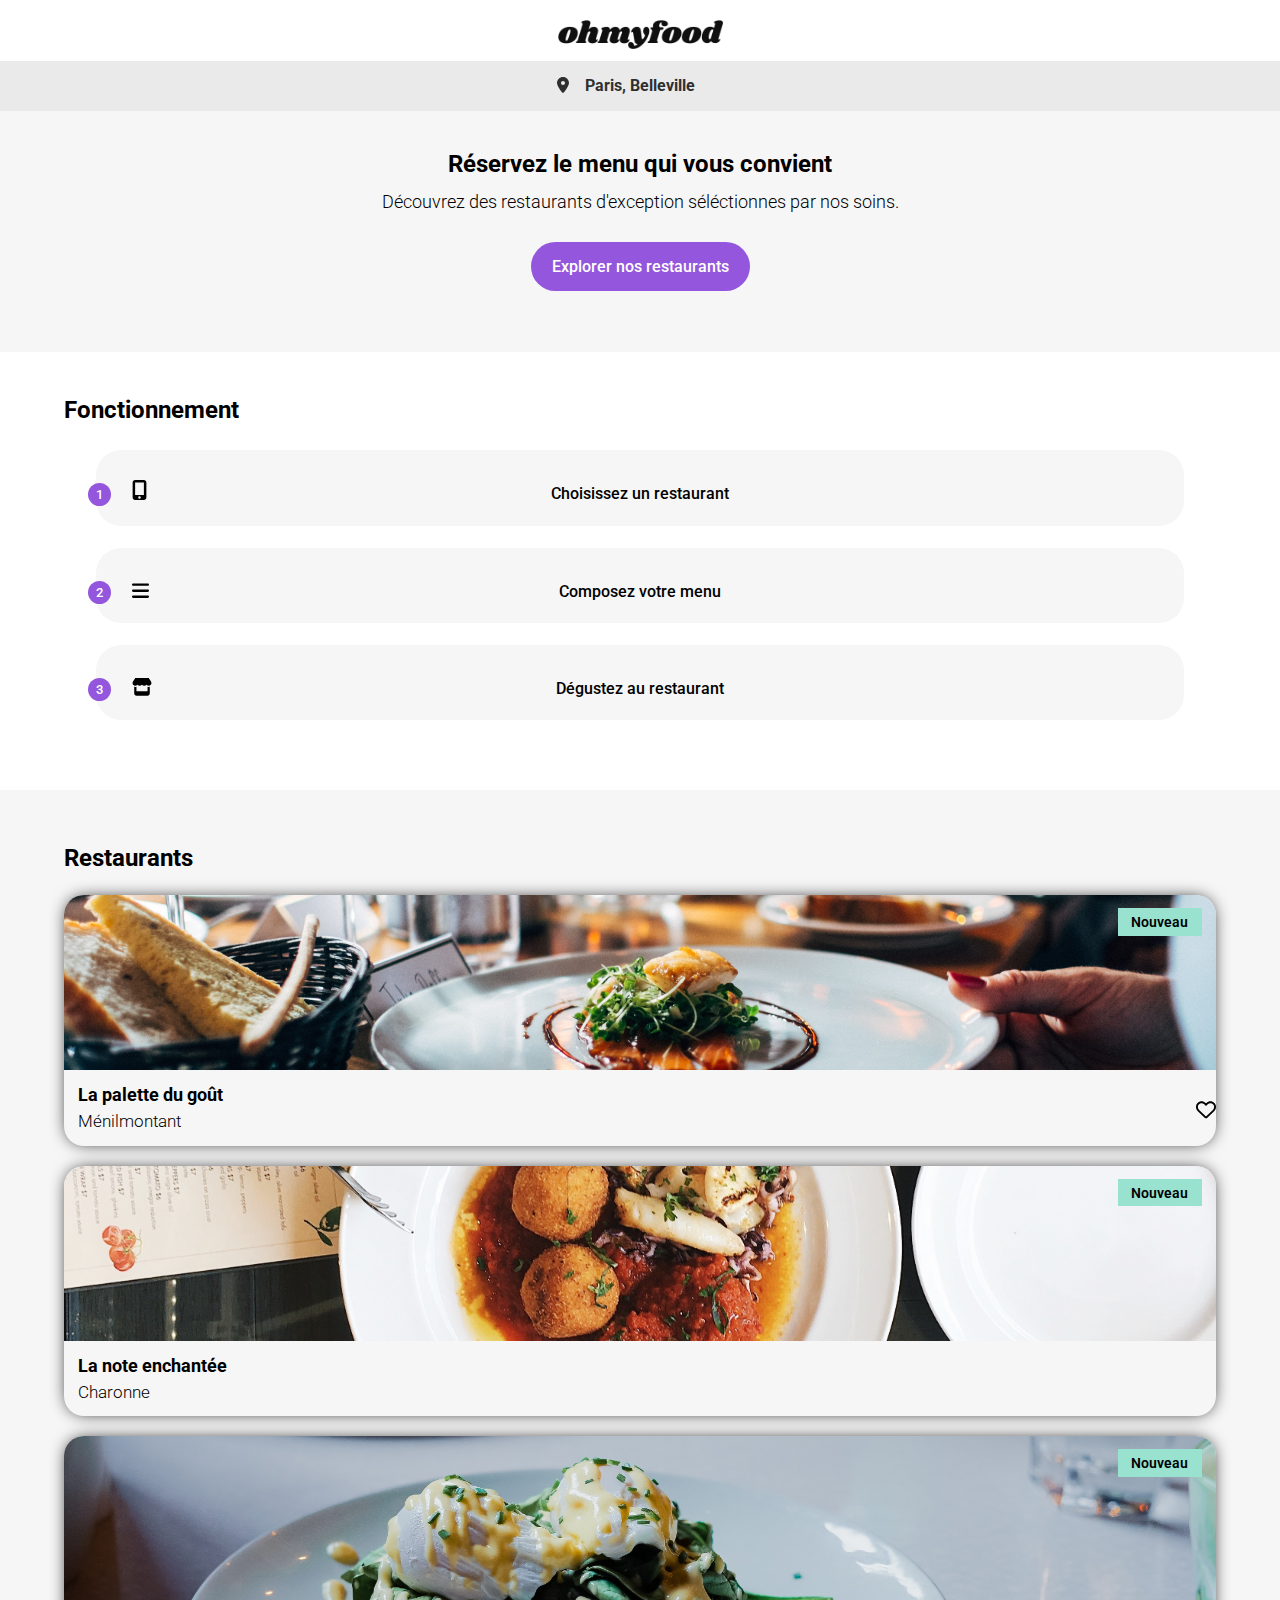
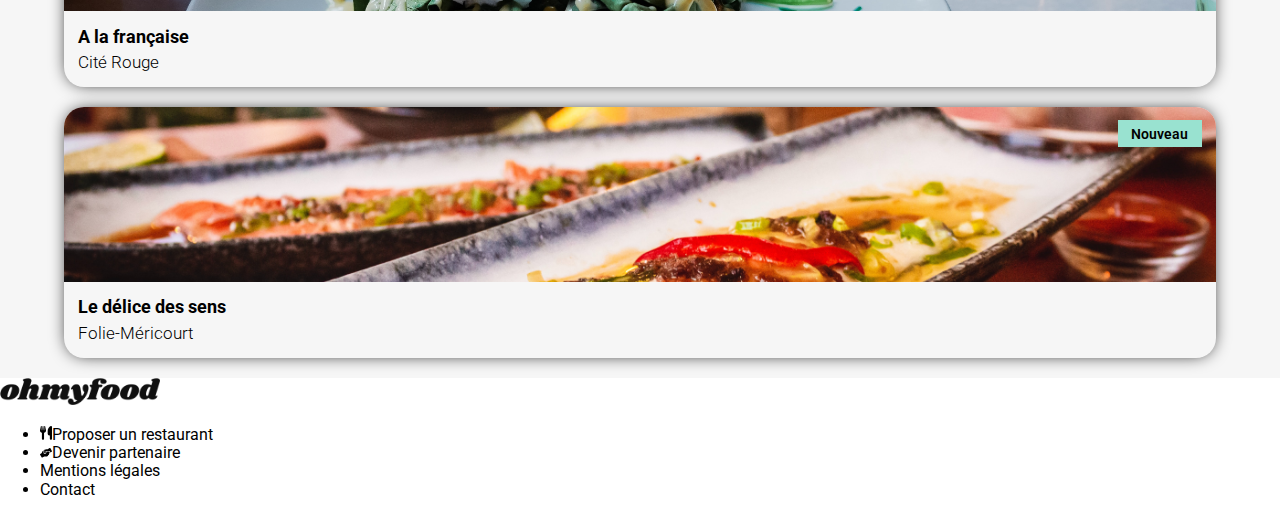
==== index.html @ d3f04687 "style sans animation presque fini" ====
<!DOCTYPE html>
<html lang="fr">
    <head>
        <meta charset="UTF-8" />
        <meta http-equiv="X-UA-Compatible" content="IE=edge" />
        <meta name="viewport" content="width=device-width, initial-scale=1.0" />
        <!-- CSS -->
        <link rel="stylesheet" href="scss/normalize.css" />
        <link rel="stylesheet" href="scss/style.css" />
        <!-- Font awesome -->
        <link
            rel="stylesheet"
            href="https://cdnjs.cloudflare.com/ajax/libs/font-awesome/6.1.2/css/all.min.css"
            integrity="sha512-1sCRPdkRXhBV2PBLUdRb4tMg1w2YPf37qatUFeS7zlBy7jJI8Lf4VHwWfZZfpXtYSLy85pkm9GaYVYMfw5BC1A=="
            crossorigin="anonymous"
            referrerpolicy="no-referrer"
        />
        <title>ohmyfood</title>
    </head>
    <body>
        <!-- header -->
        <header class="header">
            <img
                class="header__logo"
                src="images/logo/ohmyfood.png"
                alt="logo"
            />
        </header>
        <!-- section 1 -->
        <section class="contener">
            <div class="location">
                <p class="location__text">
                    <svg
                        class="location__icon icon"
                        xmlns="http://www.w3.org/2000/svg"
                        viewBox="0 0 384 512"
                    >
                        <!--! Font Awesome Pro 6.1.2 by @fontawesome - https://fontawesome.com License - https://fontawesome.com/license (Commercial License) Copyright 2022 Fonticons, Inc. -->
                        <path
                            d="M168.3 499.2C116.1 435 0 279.4 0 192C0 85.96 85.96 0 192 0C298 0 384 85.96 384 192C384 279.4 267 435 215.7 499.2C203.4 514.5 180.6 514.5 168.3 499.2H168.3zM192 256C227.3 256 256 227.3 256 192C256 156.7 227.3 128 192 128C156.7 128 128 156.7 128 192C128 227.3 156.7 256 192 256z"
                        /></svg
                    >Paris, Belleville
                </p>
            </div>
            <div class="title">
                <h1 class="title__h1">Réservez le menu qui vous convient</h1>
                <p class="title__text">
                    Découvrez des restaurants d'exception séléctionnes par nos
                    soins.
                </p>
                <!-- J'ai appliqué un display block sur l'ancre au lieu de le metre dans une div -->
                <a href="#" class="title__btn btn"
                    ><span class="title__btn__span"
                        >Explorer nos restaurants</span
                    ></a
                >
            </div>
        </section>
        <!-- section 2 Functioning -->
        <section class="contener contener-functioning">
            <div>
                <h2>Fonctionnement</h2>
            </div>
            <div class="tutorial-contener">
                <div class="tutorial">
                    <p class="tutorial-btn">
                        <span class="tutorial-btn__number">1</span
                        ><svg
                            id="icon-phone"
                            class="tutorial-btn__icon icon"
                            xmlns="http://www.w3.org/2000/svg"
                            viewBox="0 0 384 512"
                        >
                            <!--! Font Awesome Pro 6.1.2 by @fontawesome - https://fontawesome.com License - https://fontawesome.com/license (Commercial License) Copyright 2022 Fonticons, Inc. -->
                            <path
                                d="M304 0h-224c-35.35 0-64 28.65-64 64v384c0 35.35 28.65 64 64 64h224c35.35 0 64-28.65 64-64V64C368 28.65 339.3 0 304 0zM192 480c-17.75 0-32-14.25-32-32s14.25-32 32-32s32 14.25 32 32S209.8 480 192 480zM304 64v320h-224V64H304z"
                            />
                        </svg>
                        Choisissez un restaurant
                    </p>
                </div>
                <div class="tutorial">
                    <p class="tutorial-btn">
                        <span class="tutorial-btn__number">2</span
                        ><svg
                            id="icon-menu"
                            class="tutorial-btn__icon icon"
                            xmlns="http://www.w3.org/2000/svg"
                            viewBox="0 0 448 512"
                        >
                            <!--! Font Awesome Pro 6.1.2 by @fontawesome - https://fontawesome.com License - https://fontawesome.com/license (Commercial License) Copyright 2022 Fonticons, Inc. -->
                            <path
                                d="M0 96C0 78.33 14.33 64 32 64H416C433.7 64 448 78.33 448 96C448 113.7 433.7 128 416 128H32C14.33 128 0 113.7 0 96zM0 256C0 238.3 14.33 224 32 224H416C433.7 224 448 238.3 448 256C448 273.7 433.7 288 416 288H32C14.33 288 0 273.7 0 256zM416 448H32C14.33 448 0 433.7 0 416C0 398.3 14.33 384 32 384H416C433.7 384 448 398.3 448 416C448 433.7 433.7 448 416 448z"
                            />
                        </svg>
                        Composez votre menu
                    </p>
                </div>
                <div class="tutorial">
                    <p class="tutorial-btn">
                        <span class="tutorial-btn__number">3</span>
                        <svg
                            id="icon-market"
                            class="tutorial-btn__icon icon"
                            xmlns="http://www.w3.org/2000/svg"
                            viewBox="0 0 576 512"
                        >
                            <!--! Font Awesome Pro 6.1.2 by @fontawesome - https://fontawesome.com License - https://fontawesome.com/license (Commercial License) Copyright 2022 Fonticons, Inc. -->
                            <path
                                d="M495.5 223.2C491.6 223.7 487.6 224 483.4 224C457.4 224 434.2 212.6 418.3 195C402.4 212.6 379.2 224 353.1 224C327 224 303.8 212.6 287.9 195C272 212.6 248.9 224 222.7 224C196.7 224 173.5 212.6 157.6 195C141.7 212.6 118.5 224 92.36 224C88.3 224 84.21 223.7 80.24 223.2C24.92 215.8-1.255 150.6 28.33 103.8L85.66 13.13C90.76 4.979 99.87 0 109.6 0H466.4C476.1 0 485.2 4.978 490.3 13.13L547.6 103.8C577.3 150.7 551 215.8 495.5 223.2H495.5zM499.7 254.9C503.1 254.4 508 253.6 512 252.6V448C512 483.3 483.3 512 448 512H128C92.66 512 64 483.3 64 448V252.6C67.87 253.6 71.86 254.4 75.97 254.9L76.09 254.9C81.35 255.6 86.83 256 92.36 256C104.8 256 116.8 254.1 128 250.6V384H448V250.7C459.2 254.1 471.1 256 483.4 256C489 256 494.4 255.6 499.7 254.9L499.7 254.9z"
                            />
                        </svg>
                        Dégustez au restaurant
                    </p>
                </div>
            </div>
        </section>
        <!-- section 3 -->
        <section class="contener contener-restaurants">
            <div>
                <h2 class="h2-restaurants">Restaurants</h2>
            </div>
            <div class="contener__card">
                <div class="card">
                    <a href="#">
                        <img
                            class="card__img"
                            src="images/restaurants/jay-wennington-N_Y88TWmGwA-unsplash.jpg"
                            alt="La palette du goût"
                        />
                        <div class="card__new">
                            <p>Nouveau</p>
                        </div>
                        <div class="card__body">
                            <div class="card__body__text">
                                <h3>La palette du goût</h3>
                                <p>Ménilmontant</p>
                            </div>
                            <div class="card__body__heart">
                                <svg
                                    xmlns="http://www.w3.org/2000/svg"
                                    viewBox="0 0 512 512"
                                >
                                    <!--! Font Awesome Pro 6.1.2 by @fontawesome - https://fontawesome.com License - https://fontawesome.com/license (Commercial License) Copyright 2022 Fonticons, Inc. -->
                                    <path
                                        d="M244 84L255.1 96L267.1 84.02C300.6 51.37 347 36.51 392.6 44.1C461.5 55.58 512 115.2 512 185.1V190.9C512 232.4 494.8 272.1 464.4 300.4L283.7 469.1C276.2 476.1 266.3 480 256 480C245.7 480 235.8 476.1 228.3 469.1L47.59 300.4C17.23 272.1 0 232.4 0 190.9V185.1C0 115.2 50.52 55.58 119.4 44.1C164.1 36.51 211.4 51.37 244 84C243.1 84 244 84.01 244 84L244 84zM255.1 163.9L210.1 117.1C188.4 96.28 157.6 86.4 127.3 91.44C81.55 99.07 48 138.7 48 185.1V190.9C48 219.1 59.71 246.1 80.34 265.3L256 429.3L431.7 265.3C452.3 246.1 464 219.1 464 190.9V185.1C464 138.7 430.4 99.07 384.7 91.44C354.4 86.4 323.6 96.28 301.9 117.1L255.1 163.9z"
                                    />
                                </svg>
                            </div>
                        </div>
                    </a>
                </div>
                <div class="card">
                    <a href="#">
                        <img
                            class="card__img"
                            src="images/restaurants/stil-u2Lp8tXIcjw-unsplash - Copie.jpg"
                            alt="La note enchantée"
                        />
                        <div class="card__new">
                            <p>Nouveau</p>
                        </div>
                        <div class="card__body">
                            <div class="card__body__text">
                                <h3>La note enchantée</h3>
                                <p>Charonne</p>
                            </div>
                            <div class="card__body_heart">
                                <!-- faut metre le coeur -->
                            </div>
                        </div>
                    </a>
                </div>
                <div class="card">
                    <a href="#">
                        <img
                            class="card__img"
                            src="images/restaurants/toa-heftiba-DQKerTsQwi0-unsplash.jpg"
                            alt="A la française"
                        />
                        <div class="card__new">
                            <p>Nouveau</p>
                        </div>
                        <div class="card__body">
                            <div class="card__body__text">
                                <h3>A la française</h3>
                                <p>Cité Rouge</p>
                            </div>
                            <div class="card__body_heart">
                                <!-- faut metre le coeur -->
                            </div>
                        </div>
                    </a>
                </div>
                <div class="card">
                    <a href="#">
                        <img
                            class="card__img"
                            src="images/restaurants/louis-hansel-shotsoflouis-qNBGVyOCY8Q-unsplash.jpg"
                            alt="Le délice des sens"
                        />
                        <div class="card__new">
                            <p>Nouveau</p>
                        </div>
                        <div class="card__body">
                            <div class="card__body__text">
                                <h3>Le délice des sens</h3>
                                <p>Folie-Méricourt</p>
                            </div>
                            <div class="card__body_heart">
                                <!-- faut metre le coeur -->
                            </div>
                        </div>
                    </a>
                </div>
            </div>
        </section>
        <!-- footer -->
        <footer class="footer">
            <img
                class="footer__logo"
                src="images/logo/ohmyfood.png"
                alt="logo"
            />
            <ul class="footer__list">
                <a href="#">
                    <li>
                        <svg
                            class="footer__list__icon icon"
                            xmlns="http://www.w3.org/2000/svg"
                            viewBox="0 0 448 512"
                        >
                            <!--! Font Awesome Pro 6.1.2 by @fontawesome - https://fontawesome.com License - https://fontawesome.com/license (Commercial License) Copyright 2022 Fonticons, Inc. -->
                            <path
                                d="M221.6 148.7C224.7 161.3 224.8 174.5 222.1 187.2C219.3 199.1 213.6 211.9 205.6 222.1C191.1 238.6 173 249.1 151.1 254.1V472C151.1 482.6 147.8 492.8 140.3 500.3C132.8 507.8 122.6 512 111.1 512C101.4 512 91.22 507.8 83.71 500.3C76.21 492.8 71.1 482.6 71.1 472V254.1C50.96 250.1 31.96 238.9 18.3 222.4C10.19 212.2 4.529 200.3 1.755 187.5C-1.019 174.7-.8315 161.5 2.303 148.8L32.51 12.45C33.36 8.598 35.61 5.197 38.82 2.9C42.02 .602 45.97-.4297 49.89 .0026C53.82 .4302 57.46 2.303 60.1 5.259C62.74 8.214 64.18 12.04 64.16 16V160H81.53L98.62 11.91C99.02 8.635 100.6 5.621 103.1 3.434C105.5 1.248 108.7 .0401 111.1 .0401C115.3 .0401 118.5 1.248 120.9 3.434C123.4 5.621 124.1 8.635 125.4 11.91L142.5 160H159.1V16C159.1 12.07 161.4 8.268 163.1 5.317C166.6 2.366 170.2 .474 174.1 .0026C178-.4262 181.1 .619 185.2 2.936C188.4 5.253 190.6 8.677 191.5 12.55L221.6 148.7zM448 472C448 482.6 443.8 492.8 436.3 500.3C428.8 507.8 418.6 512 408 512C397.4 512 387.2 507.8 379.7 500.3C372.2 492.8 368 482.6 368 472V352H351.2C342.8 352 334.4 350.3 326.6 347.1C318.9 343.8 311.8 339.1 305.8 333.1C299.9 327.1 295.2 320 291.1 312.2C288.8 304.4 287.2 296 287.2 287.6L287.1 173.8C288 136.9 299.1 100.8 319.8 70.28C340.5 39.71 369.8 16.05 404.1 2.339C408.1 .401 414.2-.3202 419.4 .2391C424.6 .7982 429.6 2.62 433.9 5.546C438.2 8.472 441.8 12.41 444.2 17.03C446.7 21.64 447.1 26.78 448 32V472z"
                            /></svg
                        ><span class="footer__list__text"
                            >Proposer un restaurant</span
                        >
                    </li>
                </a>
                <a href="#">
                    <li>
                        <svg
                            class="footer__list__icon icon"
                            xmlns="http://www.w3.org/2000/svg"
                            viewBox="0 0 640 512"
                        >
                            <!--! Font Awesome Pro 6.1.2 by @fontawesome - https://fontawesome.com License - https://fontawesome.com/license (Commercial License) Copyright 2022 Fonticons, Inc. -->
                            <path
                                d="M488 191.1h-152l.0001 51.86c.0001 37.66-27.08 72-64.55 75.77c-43.09 4.333-79.45-29.42-79.45-71.63V126.4l-24.51 14.73C123.2 167.8 96.04 215.7 96.04 267.5L16.04 313.8c-15.25 8.751-20.63 28.38-11.75 43.63l80 138.6c8.875 15.25 28.5 20.5 43.75 11.75l103.4-59.75h136.6c35.25 0 64-28.75 64-64c26.51 0 48-21.49 48-48V288h8c13.25 0 24-10.75 24-24l.0001-48C512 202.7 501.3 191.1 488 191.1zM635.7 154.5l-79.95-138.6c-8.875-15.25-28.5-20.5-43.75-11.75l-103.4 59.75h-62.57c-37.85 0-74.93 10.61-107.1 30.63C229.7 100.4 224 110.6 224 121.6l-.0004 126.4c0 22.13 17.88 40 40 40c22.13 0 40-17.88 40-40V159.1h184c30.93 0 56 25.07 56 56v28.5l80-46.25C639.3 189.4 644.5 169.8 635.7 154.5z"
                            /></svg
                        ><span class="footer__list__text"
                            >Devenir partenaire</span
                        >
                    </li>
                </a>
                <a href="#">
                    <li class="footer__list__text">Mentions légales</li>
                </a>
                <a href="#">
                    <li class="footer__list__text">Contact</li>
                </a>
            </ul>
        </footer>
    </body>
</html>
---- scss/style.css ----
@import url("https://fonts.googleapis.com/css2?family=Roboto:ital,wght@0,100;0,300;0,400;0,500;0,700;0,900;1,100;1,300;1,400;1,500;1,700;1,900&family=Shrikhand&display=swap");
.card__img {
  width: 200px;
}

a {
  text-decoration: none;
  color: black;
}

* {
  font-family: "Roboto", sans-serif;
}

h2 {
  margin: 45px auto 10px auto;
  width: 90%;
}

.h2-restaurants {
  margin: 55px auto 22px auto;
}

.icon {
  width: 12px;
  height: auto;
}

.header {
  display: flex;
}
.header__logo {
  width: 165px;
  margin: 20px auto 12px auto;
}

.footer__logo {
  width: 160px;
}

.contener {
  display: flex;
  flex-direction: column;
}
.contener-functioning {
  margin-bottom: 48px;
}
.contener-restaurants {
  background-color: #F6F6F6;
}

.location {
  display: flex;
  justify-content: center;
  background-color: #EAEAEA;
}
.location__icon {
  margin-right: 12px;
  position: absolute;
  left: -28px;
}
.location__text {
  position: relative;
  font-weight: bold;
  opacity: 0.8;
}

.title {
  background-color: #F6F6F6;
}
.title__h1 {
  width: 65%;
  margin: auto;
  padding-top: 40px;
  text-align: center;
  font-size: 24px;
}
.title__text {
  margin: auto;
  text-align: center;
  padding-top: 13px;
  font-size: 18px;
  font-weight: 300;
}
.title__btn {
  display: block;
  padding: 46px 0 75px 0;
  text-align: center;
  font-size: 16px;
  font-weight: 500;
}
.title__btn__span {
  background-color: #9356DC;
  padding: 15px 21px 15px 21px;
  border-radius: 30px;
  color: white;
}

.tutorial-contener {
  width: 85%;
  margin: auto;
  max-width: 1250px;
}

.tutorial-btn {
  position: relative;
  display: flex;
  justify-content: center;
  padding: 35px 0px 22px 0px;
  border-radius: 25px;
  background-color: #F6F6F6;
  margin: 16px auto 22px auto;
  font-weight: 500;
}
.tutorial-btn__number {
  position: absolute;
  padding: 5px 8px 3px 8px;
  border-radius: 50px;
  background-color: #9356DC;
  color: white;
  left: -8px;
  top: 33px;
  font-size: 13px;
}
.tutorial-btn__icon {
  position: absolute;
  left: 36px;
  top: 30px;
}
.tutorial-btn__text {
  padding: 30px;
  border-radius: 25px;
  background-color: #F6F6F6;
}

#icon-phone {
  width: 15px;
}

#icon-menu {
  width: 17px;
  top: 33px;
}

#icon-market {
  width: 20px;
  top: 33px;
}

.card {
  position: relative;
  width: 90%;
  margin: auto auto 20px auto;
  border-radius: 20px;
  box-shadow: 0px 0px 17px -4px #000000;
}
.card__new {
  position: absolute;
  right: 14px;
  top: 13px;
  padding: 7px 14px 5px 13px;
  background-color: #99E2D0;
  font-size: 13.5px;
  font-weight: 600;
}
.card__new p {
  margin: 0;
}
.card__img {
  width: 100%;
  height: 175px;
  -o-object-fit: cover;
     object-fit: cover;
  border-radius: 20px 20px 0 0;
}
.card__body {
  display: flex;
  justify-content: space-between;
}
.card__body__text {
  margin: 0 0 0 14px;
}
.card__body__text h3 {
  margin: 11px 0 0 0;
  font-size: 18px;
}
.card__body__text p {
  margin: 6px 0 14px 0;
  font-size: 17px;
  font-weight: 300;
}
.card__body__heart {
  display: flex;
  width: 20px;
}/*# sourceMappingURL=style.css.map */
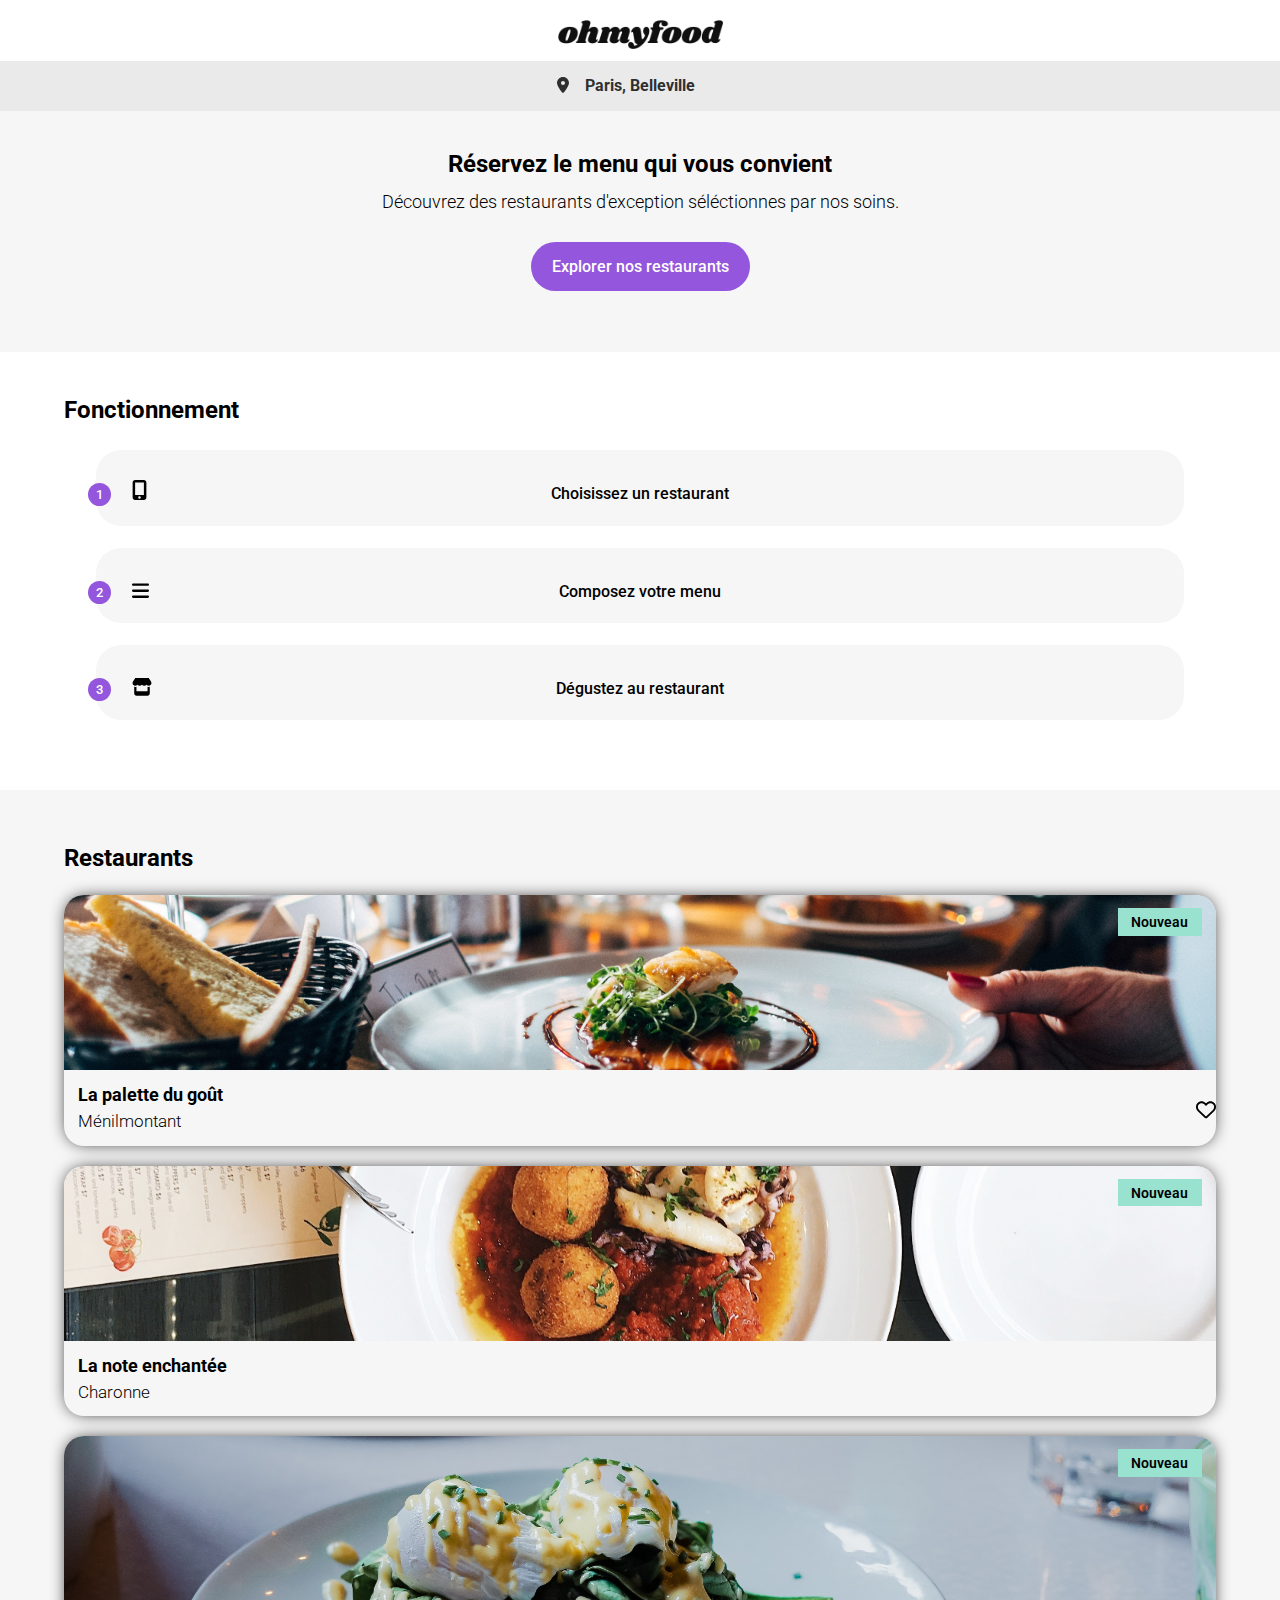
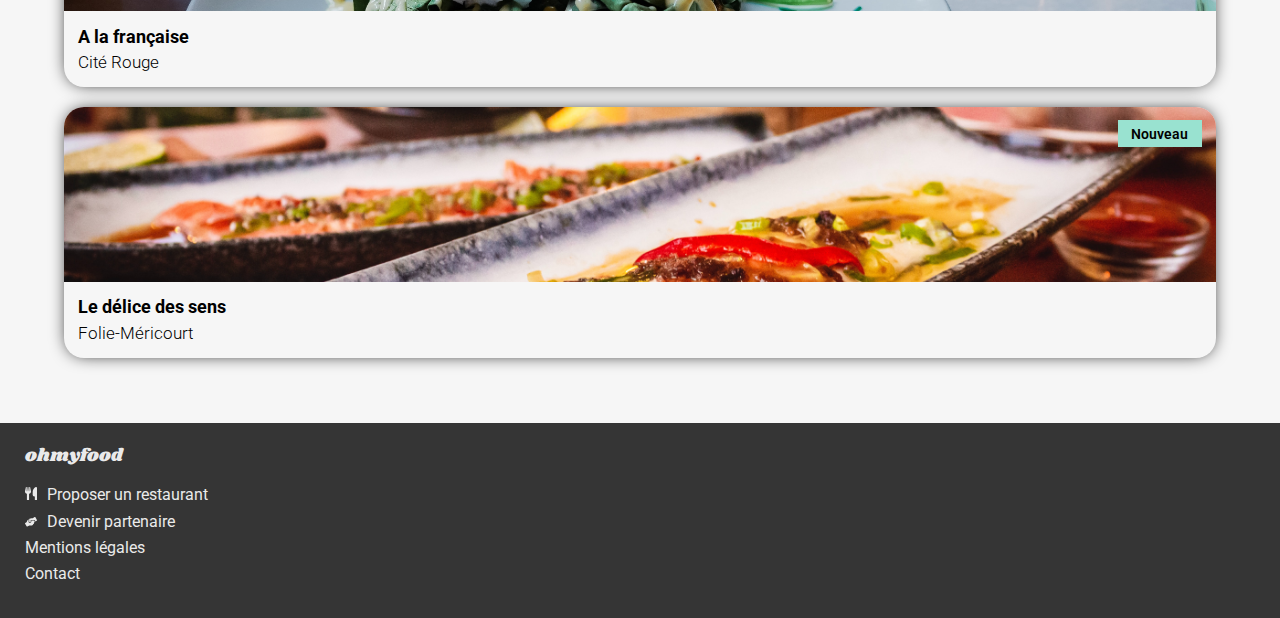
==== commit 3be2affd: "style index fini sans animation" ====
--- a/index.html
+++ b/index.html
@@ -120,7 +120,7 @@
             <div>
                 <h2 class="h2-restaurants">Restaurants</h2>
             </div>
-            <div class="contener__card">
+            <div class="contener-card">
                 <div class="card">
                     <a href="#">
                         <img
@@ -216,12 +216,8 @@
             </div>
         </section>
         <!-- footer -->
-        <footer class="footer">
-            <img
-                class="footer__logo"
-                src="images/logo/ohmyfood.png"
-                alt="logo"
-            />
+        <footer class="contener-footer footer">
+            <h4 class="footer__logo">ohmyfood</h4>
             <ul class="footer__list">
                 <a href="#">
                     <li>
--- a/scss/style.css
+++ b/scss/style.css
@@ -8,6 +8,10 @@
   color: black;
 }
 
+ul {
+  list-style-type: none;
+}
+
 * {
   font-family: "Roboto", sans-serif;
 }
@@ -21,6 +25,15 @@
   margin: 55px auto 22px auto;
 }
 
+h4 {
+  font-family: "Shrikhand", cursive;
+  font-size: 18px;
+  font-weight: 100;
+  margin: 0;
+  padding-top: 23px;
+  padding-bottom: 20px;
+}
+
 .icon {
   width: 12px;
   height: auto;
@@ -34,8 +47,26 @@
   margin: 20px auto 12px auto;
 }
 
+.footer {
+  padding: 0 0 26px 25px;
+}
 .footer__logo {
-  width: 160px;
+  color: #EAEAEA;
+}
+.footer__list {
+  margin: 0;
+  padding: 0;
+}
+.footer__list li {
+  padding-bottom: 8px;
+}
+.footer__list__icon {
+  width: 12px;
+  fill: #EAEAEA;
+  padding-right: 10px;
+}
+.footer__list__text {
+  color: #EAEAEA;
 }
 
 .contener {
@@ -47,6 +78,12 @@
 }
 .contener-restaurants {
   background-color: #F6F6F6;
+}
+.contener-card {
+  margin-bottom: 45px;
+}
+.contener-footer {
+  background-color: #353535;
 }
 
 .location {
@@ -192,4 +229,17 @@
 .card__body__heart {
   display: flex;
   width: 20px;
+}
+
+.footer__logo {
+  color: #EAEAEA;
+}
+.footer__list {
+  margin: 0;
+}
+.footer__list__icon {
+  fill: #EAEAEA;
+}
+.footer__list__text {
+  color: #EAEAEA;
 }/*# sourceMappingURL=style.css.map */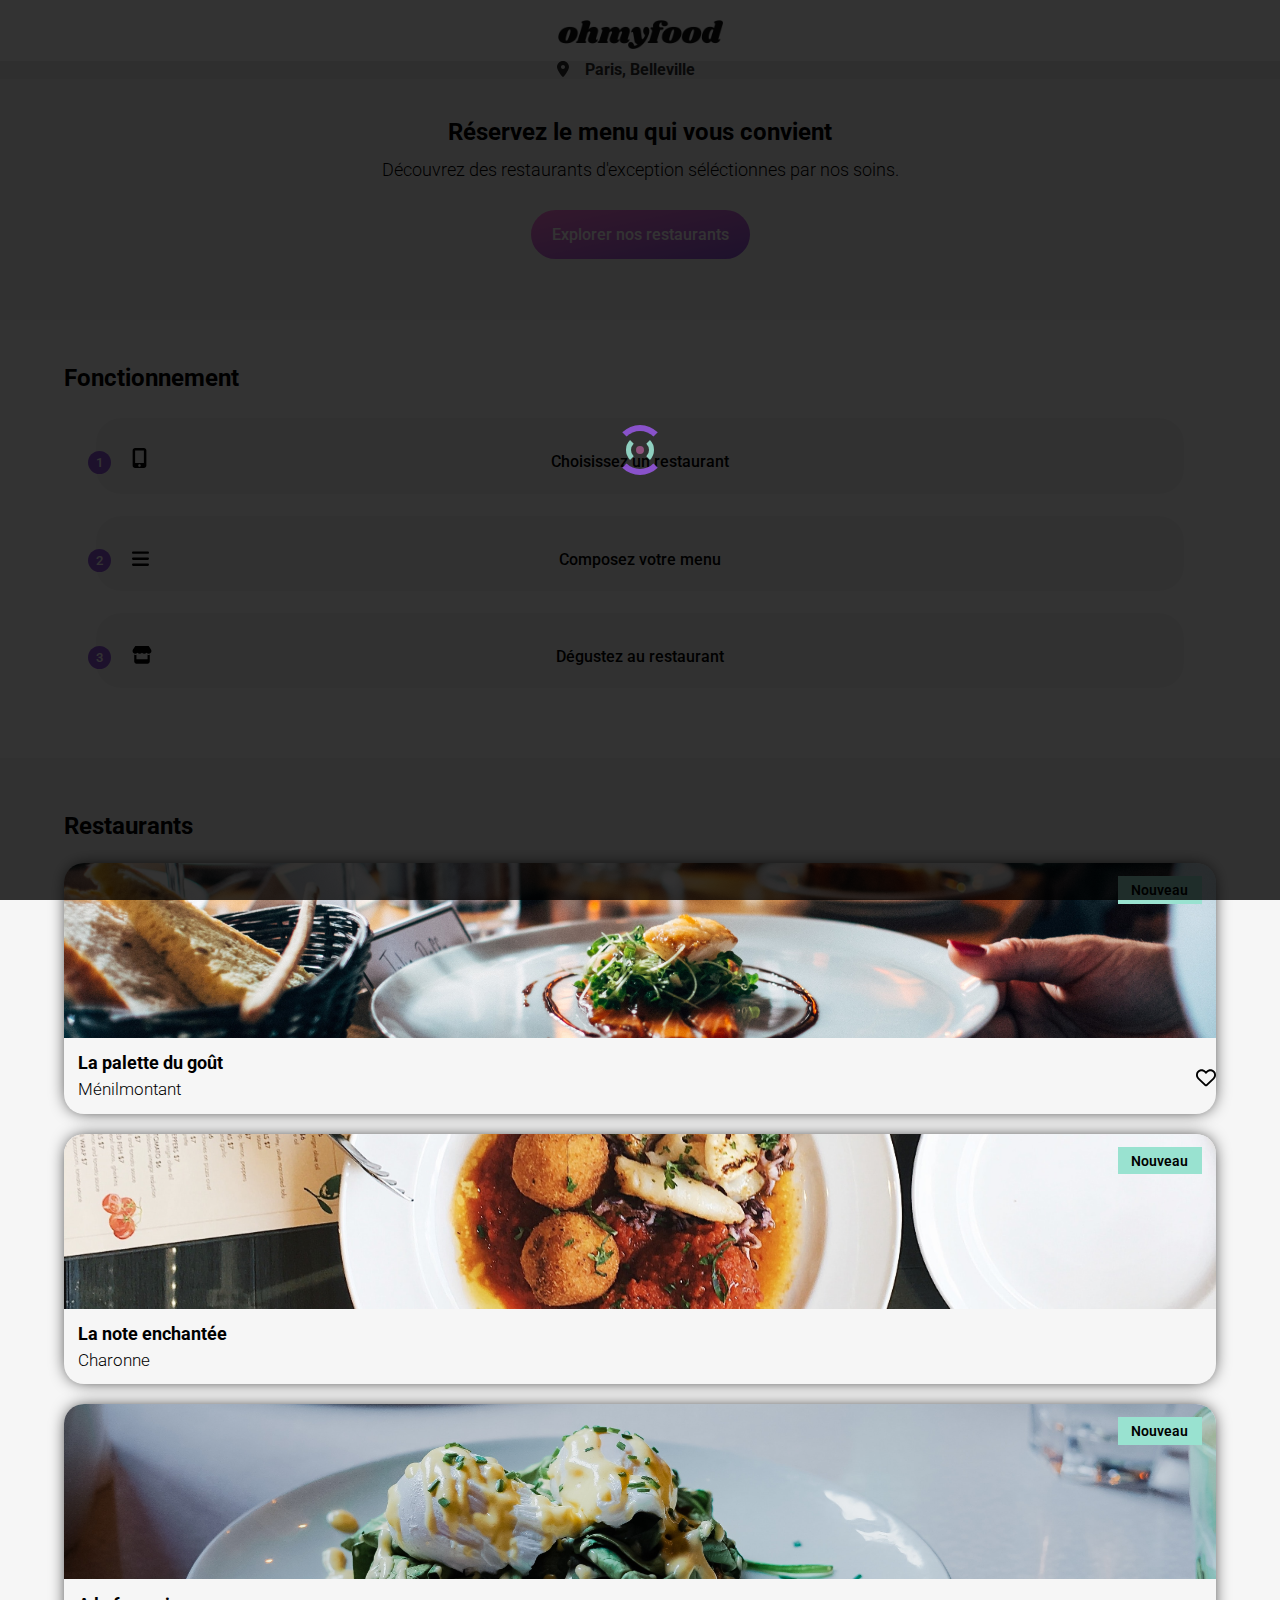
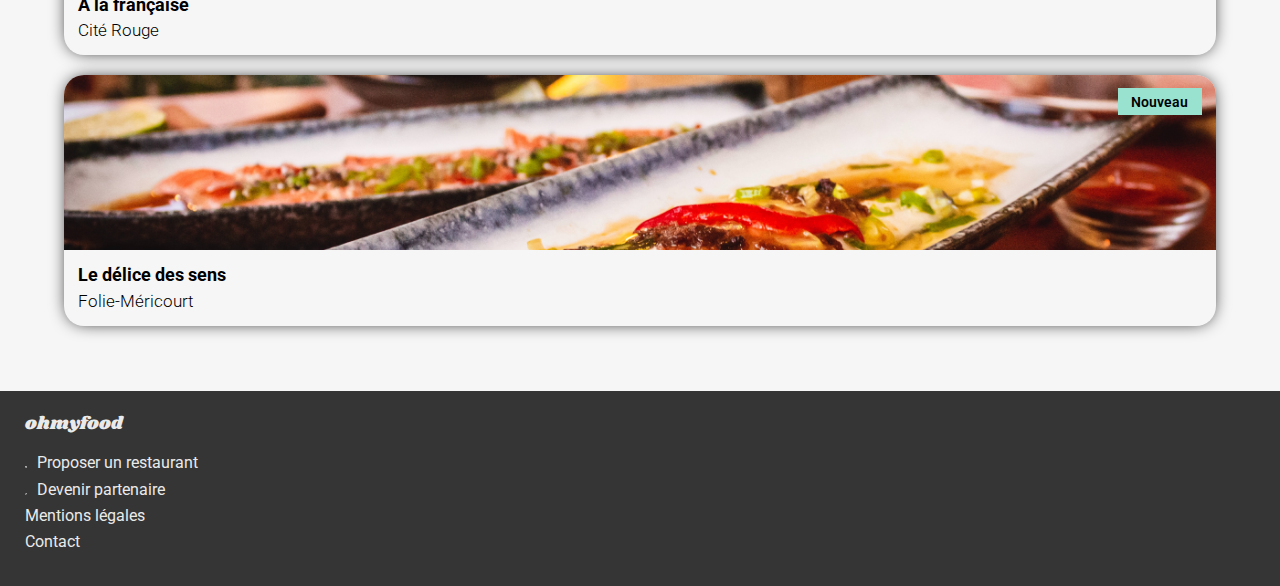
==== commit c02f296e: "spin loader ajouté" ====
--- a/index.html
+++ b/index.html
@@ -18,6 +18,10 @@
         <title>ohmyfood</title>
     </head>
     <body>
+        <!-- Spin Loader -->
+        <section class="loader">
+            <div class="loader__spinner"></div>
+        </section>
         <!-- header -->
         <header class="header">
             <img
--- a/scss/style.css
+++ b/scss/style.css
@@ -1,4 +1,10 @@
 @import url("https://fonts.googleapis.com/css2?family=Roboto:ital,wght@0,100;0,300;0,400;0,500;0,700;0,900;1,100;1,300;1,400;1,500;1,700;1,900&family=Shrikhand&display=swap");
+* {
+  margin: 0;
+  padding: 0;
+  box-sizing: border-box;
+}
+
 .card__img {
   width: 200px;
 }
@@ -69,6 +75,107 @@
   color: #EAEAEA;
 }
 
+.loader {
+  position: fixed;
+  display: flex;
+  top: 0;
+  right: 0;
+  bottom: 0;
+  left: 0;
+  background: rgba(0, 0, 0, 0.8);
+  z-index: 999;
+  -webkit-animation: loader 3s forwards steps(1);
+          animation: loader 3s forwards steps(1);
+}
+.loader__spinner {
+  position: relative;
+  width: 50px;
+  height: 50px;
+  margin: auto;
+  border-radius: 50px;
+  border: 6px solid transparent;
+  border-top-color: #9356DC;
+  border-bottom-color: #9356DC;
+  -webkit-animation: spin 3s linear infinite;
+          animation: spin 3s linear infinite;
+  opacity: 0.9;
+}
+.loader__spinner::before {
+  content: "";
+  position: absolute;
+  top: 15px;
+  right: 15px;
+  bottom: 15px;
+  left: 15px;
+  border-radius: 50px;
+  border: 4px solid #FF79DA;
+  opacity: 0.5;
+}
+.loader__spinner::after {
+  content: "";
+  position: absolute;
+  top: 5px;
+  right: 5px;
+  bottom: 5px;
+  left: 5px;
+  border-radius: 50px;
+  border: 5px solid transparent;
+  border-right-color: #99E2D0;
+  border-left-color: #99E2D0;
+  -webkit-animation: spinreverse 2s linear infinite;
+          animation: spinreverse 2s linear infinite;
+  opacity: 1;
+}
+
+@-webkit-keyframes loader {
+  0% {
+    opacity: 1;
+  }
+  100% {
+    opacity: 0;
+  }
+}
+
+@keyframes loader {
+  0% {
+    opacity: 1;
+  }
+  100% {
+    opacity: 0;
+  }
+}
+@-webkit-keyframes spin {
+  0% {
+    transform: rotate(0deg);
+  }
+  100% {
+    transform: rotate(360deg);
+  }
+}
+@keyframes spin {
+  0% {
+    transform: rotate(0deg);
+  }
+  100% {
+    transform: rotate(360deg);
+  }
+}
+@-webkit-keyframes spinreverse {
+  0% {
+    transform: rotate(0deg);
+  }
+  100% {
+    transform: rotate(-360deg);
+  }
+}
+@keyframes spinreverse {
+  0% {
+    transform: rotate(0deg);
+  }
+  100% {
+    transform: rotate(-360deg);
+  }
+}
 .contener {
   display: flex;
   flex-direction: column;
@@ -127,7 +234,7 @@
   font-weight: 500;
 }
 .title__btn__span {
-  background-color: #9356DC;
+  background-image: linear-gradient(to top left, #9356DC, #FF79DA);
   padding: 15px 21px 15px 21px;
   border-radius: 30px;
   color: white;
@@ -231,15 +338,178 @@
   width: 20px;
 }
 
-.footer__logo {
-  color: #EAEAEA;
-}
-.footer__list {
-  margin: 0;
-}
-.footer__list__icon {
-  fill: #EAEAEA;
-}
-.footer__list__text {
-  color: #EAEAEA;
+.restaurant-image img {
+  width: 100%;
+  height: auto;
+  max-height: 500px;
+  -o-object-fit: cover;
+     object-fit: cover;
+}
+
+.contener-menu {
+  margin: auto;
+  border-radius: 40px 40px 0 0;
+  background-color: #F6F6F6;
+  margin-top: -36px;
+  position: relative;
+}
+
+.menu {
+  display: flex;
+  flex-direction: column;
+}
+.menu-title {
+  display: flex;
+  width: 350px;
+  justify-content: space-between;
+  align-items: center;
+  padding: 35px 25px 0 8px;
+  margin: auto;
+}
+.menu-title h1 {
+  font-size: 28px;
+  font-family: "Shrikhand", cursive;
+}
+.menu__title h2 {
+  width: 350px;
+  font-size: 16px;
+  font-weight: 300;
+  margin: 37px auto 16px auto;
+  padding-left: 7px;
+}
+.menu__title h2::after {
+  content: "";
+  display: block;
+  width: 40px;
+  height: 3px;
+  background-color: #99E2D0;
+  margin-top: 3px;
+}
+.menu__btn {
+  padding: 38px 0 75px 0;
+}
+.menu__btn__span {
+  display: flex;
+  margin: auto;
+  justify-content: center;
+  align-items: center;
+  width: 190px;
+  height: 50px;
+  background-color: red;
+  background-image: linear-gradient(to top left, #9356DC, #FF79DA);
+  padding: 0 20px 0 20px;
+}
+
+.btn {
+  width: 300px;
+  margin: auto;
+}
+
+.menu-heart {
+  position: relative;
+}
+
+.heart {
+  width: 25px;
+}
+
+.heart--anim {
+  width: 25px;
+  left: 0;
+  transform-origin: bottom;
+  position: absolute;
+  transform: scale(0);
+  fill: url(#grad3);
+}
+.heart--anim:hover {
+  transform: scale(1);
+  transition: transform 2s;
+}
+
+.heart:hover + .heart--anim {
+  transform: scale(1);
+  transition: transform 2s;
+}
+
+.choice {
+  display: flex;
+  margin: auto auto 14px auto;
+  width: 350px;
+  overflow: hidden;
+  background-color: white;
+  border-radius: 15px;
+}
+.choice__contener-text-price {
+  display: flex;
+}
+.choice__title {
+  margin: 0;
+  padding: 13px 0 6px 10px;
+  font-size: 18px;
+  white-space: nowrap;
+  overflow: hidden;
+  text-overflow: ellipsis;
+}
+.choice:hover .choice__title {
+  width: 275px;
+  transition: 1s;
+}
+.choice__text {
+  margin: 0;
+  width: 305px;
+  font-size: 15px;
+  padding: 0 0 12px 10px;
+  white-space: nowrap;
+  overflow: hidden;
+  text-overflow: ellipsis;
+}
+.choice:hover .choice__text {
+  width: 230px;
+  transition: 1s;
+}
+.choice__price {
+  margin: 0;
+  width: 45px;
+}
+.choice__valid {
+  display: flex;
+  margin: 0;
+  width: 60px;
+  height: 100%;
+  fill: white;
+  background-color: #99E2D0;
+}
+.choice:hover .choice__valid {
+  transform: rotate(180deg);
+  transition: transform 3s;
+}
+.choice:hover .choice__move {
+  -webkit-animation: valid 1s;
+          animation: valid 1s;
+  -webkit-animation-fill-mode: both;
+          animation-fill-mode: both;
+}
+.choice:hover .card-icon {
+  width: 30px;
+  margin: auto;
+  transform: rotate(1turn);
+  transition: transform 1s;
+}
+
+@-webkit-keyframes valid {
+  0% {
+    transform: translateX(0px);
+  }
+  100% {
+    transform: translateX(15px);
+  }
+}
+
+@keyframes valid {
+  0% {
+    transform: translateX(0px);
+  }
+  100% {
+    transform: translateX(15px);
+  }
 }/*# sourceMappingURL=style.css.map */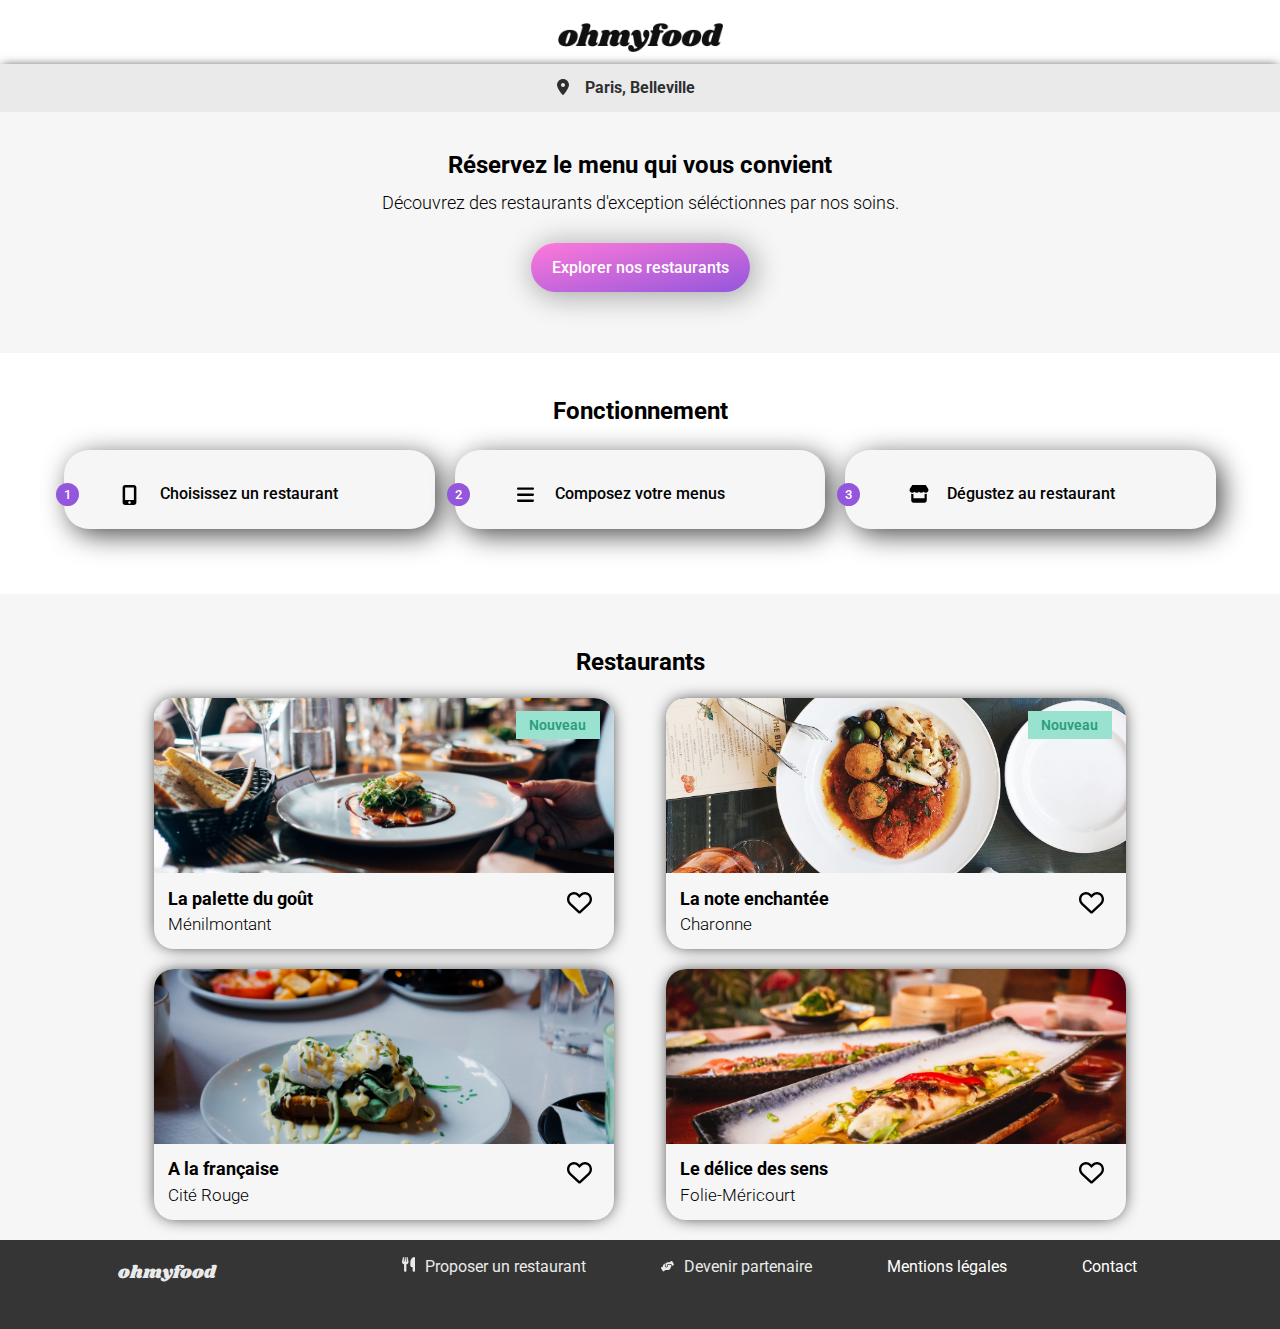
==== commit fe0e6e0b: "index.html fini à 100%" ====
--- a/index.html
+++ b/index.html
@@ -19,9 +19,9 @@
     </head>
     <body>
         <!-- Spin Loader -->
-        <section class="loader">
+        <div class="loader">
             <div class="loader__spinner"></div>
-        </section>
+        </div>
         <!-- header -->
         <header class="header">
             <img
@@ -52,12 +52,11 @@
                     Découvrez des restaurants d'exception séléctionnes par nos
                     soins.
                 </p>
-                <!-- J'ai appliqué un display block sur l'ancre au lieu de le metre dans une div -->
-                <a href="#" class="title__btn btn"
-                    ><span class="title__btn__span"
-                        >Explorer nos restaurants</span
-                    ></a
-                >
+                <div class="title__btn btn">
+                    <a href="#" class="title__btn__a"
+                        >Explorer nos restaurants</a
+                    >
+                </div>
             </div>
         </section>
         <!-- section 2 Functioning -->
@@ -67,55 +66,59 @@
             </div>
             <div class="tutorial-contener">
                 <div class="tutorial">
-                    <p class="tutorial-btn">
+                    <a href="#" class="tutorial-btn">
                         <span class="tutorial-btn__number">1</span
-                        ><svg
-                            id="icon-phone"
-                            class="tutorial-btn__icon icon"
-                            xmlns="http://www.w3.org/2000/svg"
-                            viewBox="0 0 384 512"
-                        >
-                            <!--! Font Awesome Pro 6.1.2 by @fontawesome - https://fontawesome.com License - https://fontawesome.com/license (Commercial License) Copyright 2022 Fonticons, Inc. -->
-                            <path
-                                d="M304 0h-224c-35.35 0-64 28.65-64 64v384c0 35.35 28.65 64 64 64h224c35.35 0 64-28.65 64-64V64C368 28.65 339.3 0 304 0zM192 480c-17.75 0-32-14.25-32-32s14.25-32 32-32s32 14.25 32 32S209.8 480 192 480zM304 64v320h-224V64H304z"
-                            />
-                        </svg>
-                        Choisissez un restaurant
-                    </p>
+                        ><span class="tutorial-btn__txt">
+                            <svg
+                                id="icon-phone"
+                                class="tutorial-btn__icon icon"
+                                xmlns="http://www.w3.org/2000/svg"
+                                viewBox="0 0 384 512"
+                            >
+                                <path
+                                    d="M304 0h-224c-35.35 0-64 28.65-64 64v384c0 35.35 28.65 64 64 64h224c35.35 0 64-28.65 64-64V64C368 28.65 339.3 0 304 0zM192 480c-17.75 0-32-14.25-32-32s14.25-32 32-32s32 14.25 32 32S209.8 480 192 480zM304 64v320h-224V64H304z"
+                                />
+                            </svg>
+                            Choisissez un restaurant
+                        </span>
+                    </a>
                 </div>
                 <div class="tutorial">
-                    <p class="tutorial-btn">
-                        <span class="tutorial-btn__number">2</span
-                        ><svg
-                            id="icon-menu"
-                            class="tutorial-btn__icon icon"
-                            xmlns="http://www.w3.org/2000/svg"
-                            viewBox="0 0 448 512"
-                        >
-                            <!--! Font Awesome Pro 6.1.2 by @fontawesome - https://fontawesome.com License - https://fontawesome.com/license (Commercial License) Copyright 2022 Fonticons, Inc. -->
-                            <path
-                                d="M0 96C0 78.33 14.33 64 32 64H416C433.7 64 448 78.33 448 96C448 113.7 433.7 128 416 128H32C14.33 128 0 113.7 0 96zM0 256C0 238.3 14.33 224 32 224H416C433.7 224 448 238.3 448 256C448 273.7 433.7 288 416 288H32C14.33 288 0 273.7 0 256zM416 448H32C14.33 448 0 433.7 0 416C0 398.3 14.33 384 32 384H416C433.7 384 448 398.3 448 416C448 433.7 433.7 448 416 448z"
-                            />
-                        </svg>
-                        Composez votre menu
-                    </p>
+                    <a href="#" class="tutorial-btn">
+                        <span class="tutorial-btn__number">2</span>
+                        <span class="tutorial-btn__txt">
+                            <svg
+                                id="icon-menu"
+                                class="tutorial-btn__icon icon"
+                                xmlns="http://www.w3.org/2000/svg"
+                                viewBox="0 0 448 512"
+                            >
+                                <!--! Font Awesome Pro 6.1.2 by @fontawesome - https://fontawesome.com License - https://fontawesome.com/license (Commercial License) Copyright 2022 Fonticons, Inc. -->
+                                <path
+                                    d="M0 96C0 78.33 14.33 64 32 64H416C433.7 64 448 78.33 448 96C448 113.7 433.7 128 416 128H32C14.33 128 0 113.7 0 96zM0 256C0 238.3 14.33 224 32 224H416C433.7 224 448 238.3 448 256C448 273.7 433.7 288 416 288H32C14.33 288 0 273.7 0 256zM416 448H32C14.33 448 0 433.7 0 416C0 398.3 14.33 384 32 384H416C433.7 384 448 398.3 448 416C448 433.7 433.7 448 416 448z"
+                                />
+                            </svg>
+                            Composez votre menus
+                        </span>
+                    </a>
                 </div>
                 <div class="tutorial">
-                    <p class="tutorial-btn">
+                    <a href="#" class="tutorial-btn">
                         <span class="tutorial-btn__number">3</span>
-                        <svg
-                            id="icon-market"
-                            class="tutorial-btn__icon icon"
-                            xmlns="http://www.w3.org/2000/svg"
-                            viewBox="0 0 576 512"
-                        >
-                            <!--! Font Awesome Pro 6.1.2 by @fontawesome - https://fontawesome.com License - https://fontawesome.com/license (Commercial License) Copyright 2022 Fonticons, Inc. -->
-                            <path
-                                d="M495.5 223.2C491.6 223.7 487.6 224 483.4 224C457.4 224 434.2 212.6 418.3 195C402.4 212.6 379.2 224 353.1 224C327 224 303.8 212.6 287.9 195C272 212.6 248.9 224 222.7 224C196.7 224 173.5 212.6 157.6 195C141.7 212.6 118.5 224 92.36 224C88.3 224 84.21 223.7 80.24 223.2C24.92 215.8-1.255 150.6 28.33 103.8L85.66 13.13C90.76 4.979 99.87 0 109.6 0H466.4C476.1 0 485.2 4.978 490.3 13.13L547.6 103.8C577.3 150.7 551 215.8 495.5 223.2H495.5zM499.7 254.9C503.1 254.4 508 253.6 512 252.6V448C512 483.3 483.3 512 448 512H128C92.66 512 64 483.3 64 448V252.6C67.87 253.6 71.86 254.4 75.97 254.9L76.09 254.9C81.35 255.6 86.83 256 92.36 256C104.8 256 116.8 254.1 128 250.6V384H448V250.7C459.2 254.1 471.1 256 483.4 256C489 256 494.4 255.6 499.7 254.9L499.7 254.9z"
-                            />
-                        </svg>
-                        Dégustez au restaurant
-                    </p>
+                        <span class="tutorial-btn__txt">
+                            <svg
+                                id="icon-market"
+                                class="tutorial-btn__icon icon"
+                                xmlns="http://www.w3.org/2000/svg"
+                                viewBox="0 0 576 512"
+                            >
+                                <!--! Font Awesome Pro 6.1.2 by @fontawesome - https://fontawesome.com License - https://fontawesome.com/license (Commercial License) Copyright 2022 Fonticons, Inc. -->
+                                <path
+                                    d="M495.5 223.2C491.6 223.7 487.6 224 483.4 224C457.4 224 434.2 212.6 418.3 195C402.4 212.6 379.2 224 353.1 224C327 224 303.8 212.6 287.9 195C272 212.6 248.9 224 222.7 224C196.7 224 173.5 212.6 157.6 195C141.7 212.6 118.5 224 92.36 224C88.3 224 84.21 223.7 80.24 223.2C24.92 215.8-1.255 150.6 28.33 103.8L85.66 13.13C90.76 4.979 99.87 0 109.6 0H466.4C476.1 0 485.2 4.978 490.3 13.13L547.6 103.8C577.3 150.7 551 215.8 495.5 223.2H495.5zM499.7 254.9C503.1 254.4 508 253.6 512 252.6V448C512 483.3 483.3 512 448 512H128C92.66 512 64 483.3 64 448V252.6C67.87 253.6 71.86 254.4 75.97 254.9L76.09 254.9C81.35 255.6 86.83 256 92.36 256C104.8 256 116.8 254.1 128 250.6V384H448V250.7C459.2 254.1 471.1 256 483.4 256C489 256 494.4 255.6 499.7 254.9L499.7 254.9z"
+                                /></svg
+                            >Dégustez au restaurant
+                        </span>
+                    </a>
                 </div>
             </div>
         </section>
@@ -140,16 +143,51 @@
                                 <h3>La palette du goût</h3>
                                 <p>Ménilmontant</p>
                             </div>
-                            <div class="card__body__heart">
-                                <svg
-                                    xmlns="http://www.w3.org/2000/svg"
-                                    viewBox="0 0 512 512"
-                                >
-                                    <!--! Font Awesome Pro 6.1.2 by @fontawesome - https://fontawesome.com License - https://fontawesome.com/license (Commercial License) Copyright 2022 Fonticons, Inc. -->
+                            <div class="menu-heart card__body__heart">
+                                <svg
+                                    class="heart"
+                                    xmlns="http://www.w3.org/2000/svg"
+                                    viewBox="0 0 512 512"
+                                >
                                     <path
                                         d="M244 84L255.1 96L267.1 84.02C300.6 51.37 347 36.51 392.6 44.1C461.5 55.58 512 115.2 512 185.1V190.9C512 232.4 494.8 272.1 464.4 300.4L283.7 469.1C276.2 476.1 266.3 480 256 480C245.7 480 235.8 476.1 228.3 469.1L47.59 300.4C17.23 272.1 0 232.4 0 190.9V185.1C0 115.2 50.52 55.58 119.4 44.1C164.1 36.51 211.4 51.37 244 84C243.1 84 244 84.01 244 84L244 84zM255.1 163.9L210.1 117.1C188.4 96.28 157.6 86.4 127.3 91.44C81.55 99.07 48 138.7 48 185.1V190.9C48 219.1 59.71 246.1 80.34 265.3L256 429.3L431.7 265.3C452.3 246.1 464 219.1 464 190.9V185.1C464 138.7 430.4 99.07 384.7 91.44C354.4 86.4 323.6 96.28 301.9 117.1L255.1 163.9z"
                                     />
                                 </svg>
+                                <svg
+                                    class="heart--anim"
+                                    xmlns="http://www.w3.org/2000/svg"
+                                    viewBox="0 0 512 512"
+                                >
+                                    <g>
+                                        <path
+                                            d="M0 190.9V185.1C0 115.2 50.52 55.58 119.4 44.1C164.1 36.51 211.4 51.37 244 84.02L256 96L267.1 84.02C300.6 51.37 347 36.51 392.6 44.1C461.5 55.58 512 115.2 512 185.1V190.9C512 232.4 494.8 272.1 464.4 300.4L283.7 469.1C276.2 476.1 266.3 480 256 480C245.7 480 235.8 476.1 228.3 469.1L47.59 300.4C17.23 272.1 .0003 232.4 .0003 190.9L0 190.9z"
+                                        />
+                                        <defs>
+                                            <linearGradient
+                                                id="grad3"
+                                                x1="0%"
+                                                y1="100%"
+                                                x2="0%"
+                                                y2="0%"
+                                            >
+                                                <stop
+                                                    offset="0%"
+                                                    style="
+                                                        stop-color: #ff79da;
+                                                        stop-opacity: 1;
+                                                    "
+                                                />
+                                                <stop
+                                                    offset="100%"
+                                                    style="
+                                                        stop-color: #9356dc;
+                                                        stop-opacity: 1;
+                                                    "
+                                                />
+                                            </linearGradient>
+                                        </defs>
+                                    </g>
+                                </svg>
                             </div>
                         </div>
                     </a>
@@ -158,7 +196,7 @@
                     <a href="#">
                         <img
                             class="card__img"
-                            src="images/restaurants/stil-u2Lp8tXIcjw-unsplash - Copie.jpg"
+                            src="images/restaurants/stil-u2Lp8tXIcjw-unsplash-Copie.jpg"
                             alt="La note enchantée"
                         />
                         <div class="card__new">
@@ -169,29 +207,64 @@
                                 <h3>La note enchantée</h3>
                                 <p>Charonne</p>
                             </div>
-                            <div class="card__body_heart">
-                                <!-- faut metre le coeur -->
+                            <div class="menu-heart card__body__heart">
+                                <svg
+                                    class="heart"
+                                    xmlns="http://www.w3.org/2000/svg"
+                                    viewBox="0 0 512 512"
+                                >
+                                    <path
+                                        d="M244 84L255.1 96L267.1 84.02C300.6 51.37 347 36.51 392.6 44.1C461.5 55.58 512 115.2 512 185.1V190.9C512 232.4 494.8 272.1 464.4 300.4L283.7 469.1C276.2 476.1 266.3 480 256 480C245.7 480 235.8 476.1 228.3 469.1L47.59 300.4C17.23 272.1 0 232.4 0 190.9V185.1C0 115.2 50.52 55.58 119.4 44.1C164.1 36.51 211.4 51.37 244 84C243.1 84 244 84.01 244 84L244 84zM255.1 163.9L210.1 117.1C188.4 96.28 157.6 86.4 127.3 91.44C81.55 99.07 48 138.7 48 185.1V190.9C48 219.1 59.71 246.1 80.34 265.3L256 429.3L431.7 265.3C452.3 246.1 464 219.1 464 190.9V185.1C464 138.7 430.4 99.07 384.7 91.44C354.4 86.4 323.6 96.28 301.9 117.1L255.1 163.9z"
+                                    />
+                                </svg>
+                                <svg
+                                    class="heart--anim"
+                                    xmlns="http://www.w3.org/2000/svg"
+                                    viewBox="0 0 512 512"
+                                >
+                                    <g>
+                                        <path
+                                            d="M0 190.9V185.1C0 115.2 50.52 55.58 119.4 44.1C164.1 36.51 211.4 51.37 244 84.02L256 96L267.1 84.02C300.6 51.37 347 36.51 392.6 44.1C461.5 55.58 512 115.2 512 185.1V190.9C512 232.4 494.8 272.1 464.4 300.4L283.7 469.1C276.2 476.1 266.3 480 256 480C245.7 480 235.8 476.1 228.3 469.1L47.59 300.4C17.23 272.1 .0003 232.4 .0003 190.9L0 190.9z"
+                                        />
+                                    </g>
+                                </svg>
                             </div>
                         </div>
                     </a>
                 </div>
                 <div class="card">
-                    <a href="#">
+                    <a href="./menu-a-la-francaise.html">
                         <img
                             class="card__img"
                             src="images/restaurants/toa-heftiba-DQKerTsQwi0-unsplash.jpg"
                             alt="A la française"
                         />
-                        <div class="card__new">
-                            <p>Nouveau</p>
-                        </div>
                         <div class="card__body">
                             <div class="card__body__text">
                                 <h3>A la française</h3>
                                 <p>Cité Rouge</p>
                             </div>
-                            <div class="card__body_heart">
-                                <!-- faut metre le coeur -->
+                            <div class="menu-heart card__body__heart">
+                                <svg
+                                    class="heart"
+                                    xmlns="http://www.w3.org/2000/svg"
+                                    viewBox="0 0 512 512"
+                                >
+                                    <path
+                                        d="M244 84L255.1 96L267.1 84.02C300.6 51.37 347 36.51 392.6 44.1C461.5 55.58 512 115.2 512 185.1V190.9C512 232.4 494.8 272.1 464.4 300.4L283.7 469.1C276.2 476.1 266.3 480 256 480C245.7 480 235.8 476.1 228.3 469.1L47.59 300.4C17.23 272.1 0 232.4 0 190.9V185.1C0 115.2 50.52 55.58 119.4 44.1C164.1 36.51 211.4 51.37 244 84C243.1 84 244 84.01 244 84L244 84zM255.1 163.9L210.1 117.1C188.4 96.28 157.6 86.4 127.3 91.44C81.55 99.07 48 138.7 48 185.1V190.9C48 219.1 59.71 246.1 80.34 265.3L256 429.3L431.7 265.3C452.3 246.1 464 219.1 464 190.9V185.1C464 138.7 430.4 99.07 384.7 91.44C354.4 86.4 323.6 96.28 301.9 117.1L255.1 163.9z"
+                                    />
+                                </svg>
+                                <svg
+                                    class="heart--anim"
+                                    xmlns="http://www.w3.org/2000/svg"
+                                    viewBox="0 0 512 512"
+                                >
+                                    <g>
+                                        <path
+                                            d="M0 190.9V185.1C0 115.2 50.52 55.58 119.4 44.1C164.1 36.51 211.4 51.37 244 84.02L256 96L267.1 84.02C300.6 51.37 347 36.51 392.6 44.1C461.5 55.58 512 115.2 512 185.1V190.9C512 232.4 494.8 272.1 464.4 300.4L283.7 469.1C276.2 476.1 266.3 480 256 480C245.7 480 235.8 476.1 228.3 469.1L47.59 300.4C17.23 272.1 .0003 232.4 .0003 190.9L0 190.9z"
+                                        />
+                                    </g>
+                                </svg>
                             </div>
                         </div>
                     </a>
@@ -203,16 +276,32 @@
                             src="images/restaurants/louis-hansel-shotsoflouis-qNBGVyOCY8Q-unsplash.jpg"
                             alt="Le délice des sens"
                         />
-                        <div class="card__new">
-                            <p>Nouveau</p>
-                        </div>
                         <div class="card__body">
                             <div class="card__body__text">
                                 <h3>Le délice des sens</h3>
                                 <p>Folie-Méricourt</p>
                             </div>
-                            <div class="card__body_heart">
-                                <!-- faut metre le coeur -->
+                            <div class="menu-heart card__body__heart">
+                                <svg
+                                    class="heart"
+                                    xmlns="http://www.w3.org/2000/svg"
+                                    viewBox="0 0 512 512"
+                                >
+                                    <path
+                                        d="M244 84L255.1 96L267.1 84.02C300.6 51.37 347 36.51 392.6 44.1C461.5 55.58 512 115.2 512 185.1V190.9C512 232.4 494.8 272.1 464.4 300.4L283.7 469.1C276.2 476.1 266.3 480 256 480C245.7 480 235.8 476.1 228.3 469.1L47.59 300.4C17.23 272.1 0 232.4 0 190.9V185.1C0 115.2 50.52 55.58 119.4 44.1C164.1 36.51 211.4 51.37 244 84C243.1 84 244 84.01 244 84L244 84zM255.1 163.9L210.1 117.1C188.4 96.28 157.6 86.4 127.3 91.44C81.55 99.07 48 138.7 48 185.1V190.9C48 219.1 59.71 246.1 80.34 265.3L256 429.3L431.7 265.3C452.3 246.1 464 219.1 464 190.9V185.1C464 138.7 430.4 99.07 384.7 91.44C354.4 86.4 323.6 96.28 301.9 117.1L255.1 163.9z"
+                                    />
+                                </svg>
+                                <svg
+                                    class="heart--anim"
+                                    xmlns="http://www.w3.org/2000/svg"
+                                    viewBox="0 0 512 512"
+                                >
+                                    <g>
+                                        <path
+                                            d="M0 190.9V185.1C0 115.2 50.52 55.58 119.4 44.1C164.1 36.51 211.4 51.37 244 84.02L256 96L267.1 84.02C300.6 51.37 347 36.51 392.6 44.1C461.5 55.58 512 115.2 512 185.1V190.9C512 232.4 494.8 272.1 464.4 300.4L283.7 469.1C276.2 476.1 266.3 480 256 480C245.7 480 235.8 476.1 228.3 469.1L47.59 300.4C17.23 272.1 .0003 232.4 .0003 190.9L0 190.9z"
+                                        />
+                                    </g>
+                                </svg>
                             </div>
                         </div>
                     </a>
@@ -223,8 +312,8 @@
         <footer class="contener-footer footer">
             <h4 class="footer__logo">ohmyfood</h4>
             <ul class="footer__list">
-                <a href="#">
-                    <li>
+                <li>
+                    <a href="#">
                         <svg
                             class="footer__list__icon icon"
                             xmlns="http://www.w3.org/2000/svg"
@@ -237,10 +326,10 @@
                         ><span class="footer__list__text"
                             >Proposer un restaurant</span
                         >
-                    </li>
-                </a>
-                <a href="#">
-                    <li>
+                    </a>
+                </li>
+                <li>
+                    <a href="#">
                         <svg
                             class="footer__list__icon icon"
                             xmlns="http://www.w3.org/2000/svg"
@@ -253,14 +342,14 @@
                         ><span class="footer__list__text"
                             >Devenir partenaire</span
                         >
-                    </li>
-                </a>
-                <a href="#">
-                    <li class="footer__list__text">Mentions légales</li>
-                </a>
-                <a href="#">
-                    <li class="footer__list__text">Contact</li>
-                </a>
+                    </a>
+                </li>
+                <li class="footer__list__text">
+                    <a href="#">Mentions légales</a>
+                </li>
+                <li class="footer__list__text">
+                    <a href="mailto:adresse.mail@gmail.com">Contact</a>
+                </li>
             </ul>
         </footer>
     </body>
--- a/scss/style.css
+++ b/scss/style.css
@@ -23,8 +23,13 @@
 }
 
 h2 {
-  margin: 45px auto 10px auto;
+  margin: 45px auto 25px auto;
   width: 90%;
+}
+@media all and (min-width: 992px) {
+  h2 {
+    text-align: center;
+  }
 }
 
 .h2-restaurants {
@@ -40,21 +45,33 @@
   padding-bottom: 20px;
 }
 
-.icon {
-  width: 12px;
-  height: auto;
-}
-
 .header {
   display: flex;
 }
 .header__logo {
   width: 165px;
-  margin: 20px auto 12px auto;
+  margin: 23px auto 12px auto;
 }
 
 .footer {
   padding: 0 0 26px 25px;
+  display: flex;
+  flex-direction: column;
+}
+@media all and (min-width: 768px) {
+  .footer {
+    display: flex;
+    flex-direction: column;
+    align-items: center;
+    justify-content: center;
+  }
+}
+@media all and (min-width: 992px) {
+  .footer {
+    display: flex;
+    flex-direction: row;
+    justify-content: space-around;
+  }
 }
 .footer__logo {
   color: #EAEAEA;
@@ -63,11 +80,42 @@
   margin: 0;
   padding: 0;
 }
+@media all and (min-width: 768px) {
+  .footer__list {
+    display: grid;
+    grid-template-areas: "1fr 1fr" "1fr 1fr";
+    gap: 25px;
+  }
+}
+@media all and (min-width: 992px) {
+  .footer__list {
+    display: flex;
+    align-items: center;
+  }
+}
 .footer__list li {
+  margin: 0 0 9px 0;
+}
+.footer__list li a {
   padding-bottom: 8px;
+  color: white;
+}
+.footer__list li a:hover {
+  -webkit-text-decoration: underline white;
+          text-decoration: underline white;
+}
+@media all and (min-width: 768px) {
+  .footer__list li a {
+    padding: 0;
+  }
+}
+@media all and (min-width: 992px) {
+  .footer__list li a {
+    margin: 0 50px 0 0;
+  }
 }
 .footer__list__icon {
-  width: 12px;
+  width: 23px;
   fill: #EAEAEA;
   padding-right: 10px;
 }
@@ -75,186 +123,184 @@
   color: #EAEAEA;
 }
 
-.loader {
-  position: fixed;
-  display: flex;
+@-webkit-keyframes loader {
+  0% {
+    opacity: 1;
+  }
+  100% {
+    opacity: 0;
+    z-index: -999;
+  }
+}
+
+@keyframes loader {
+  0% {
+    opacity: 1;
+  }
+  100% {
+    opacity: 0;
+    z-index: -999;
+  }
+}
+@-webkit-keyframes spin {
+  0% {
+    transform: rotate(0deg);
+  }
+  100% {
+    transform: rotate(360deg);
+  }
+}
+@keyframes spin {
+  0% {
+    transform: rotate(0deg);
+  }
+  100% {
+    transform: rotate(360deg);
+  }
+}
+@-webkit-keyframes spinreverse {
+  0% {
+    transform: rotate(0deg);
+  }
+  100% {
+    transform: rotate(-360deg);
+  }
+}
+@keyframes spinreverse {
+  0% {
+    transform: rotate(0deg);
+  }
+  100% {
+    transform: rotate(-360deg);
+  }
+}
+.contener {
+  display: flex;
+  flex-direction: column;
+}
+.contener-functioning {
+  margin-bottom: 65px;
+}
+.contener-restaurants {
+  background-color: #F6F6F6;
+}
+.contener-card {
+  display: grid;
+  grid-template-columns: 1fr;
+  grid-template-rows: 1fr 1fr 1fr 1fr;
+  margin-bottom: 45px;
+}
+@media all and (min-width: 992px) {
+  .contener-card {
+    width: 80%;
+    margin: auto;
+    justify-content: center;
+    grid-template-columns: 1fr 1fr;
+    grid-template-rows: 1fr 1fr;
+  }
+}
+.contener-footer {
+  background-color: #353535;
+}
+
+.location {
+  display: flex;
+  justify-content: center;
+  padding: 15px 0 15px 0;
+  box-shadow: 0px 0px 10px -2px #333333;
+  background-color: #EAEAEA;
+}
+.location__icon {
+  width: 12px;
+  margin-right: 12px;
+  position: absolute;
+  left: -28px;
+}
+.location__text {
+  position: relative;
+  font-weight: bold;
+  opacity: 0.8;
+}
+
+.title {
+  background-color: #F6F6F6;
+}
+.title__h1 {
+  width: 65%;
+  margin: auto;
+  padding-top: 40px;
+  text-align: center;
+  font-size: 24px;
+}
+.title__text {
+  margin: auto;
+  text-align: center;
+  padding-top: 13px;
+  font-size: 18px;
+  font-weight: 300;
+}
+.title__btn {
+  padding: 46px 0 75px 0;
+  text-align: center;
+  font-size: 16px;
+  font-weight: 500;
+}
+.title__btn__a {
+  background-image: linear-gradient(to top left, #9356DC, #FF79DA);
+  padding: 15px 21px 15px 21px;
+  border-radius: 30px;
+  color: white;
+  box-shadow: 3px 3px 28px 3px rgba(0, 0, 0, 0.3);
+}
+.title__btn__a:hover {
+  opacity: 0.8;
+}
+
+.tutorial-contener {
+  display: grid;
+  grid-template-columns: 1fr;
+  grid-template-rows: 1fr 1fr 1fr;
+  width: 85%;
+  margin: auto;
+  gap: 20px;
+}
+@media all and (min-width: 992px) {
+  .tutorial-contener {
+    grid-template-columns: 1fr 1fr 1fr;
+    grid-template-rows: 1fr;
+    gap: 20px;
+    width: 90%;
+    margin: auto;
+  }
+}
+
+.tutorial-btn {
+  position: relative;
+  display: flex;
+  justify-content: center;
+  padding: 35px 0px 25px 0px;
+  border-radius: 25px;
+  box-shadow: 6px 6px 28px -1px rgba(0, 0, 0, 0.75);
+  background-color: #F6F6F6;
+  font-weight: 500;
+}
+.tutorial-btn:hover::before {
+  opacity: 1;
+  z-index: 0;
+}
+.tutorial-btn::before {
+  content: "";
+  position: absolute;
   top: 0;
   right: 0;
   bottom: 0;
   left: 0;
-  background: rgba(0, 0, 0, 0.8);
-  z-index: 999;
-  -webkit-animation: loader 3s forwards steps(1);
-          animation: loader 3s forwards steps(1);
-}
-.loader__spinner {
-  position: relative;
-  width: 50px;
-  height: 50px;
-  margin: auto;
-  border-radius: 50px;
-  border: 6px solid transparent;
-  border-top-color: #9356DC;
-  border-bottom-color: #9356DC;
-  -webkit-animation: spin 3s linear infinite;
-          animation: spin 3s linear infinite;
-  opacity: 0.9;
-}
-.loader__spinner::before {
-  content: "";
-  position: absolute;
-  top: 15px;
-  right: 15px;
-  bottom: 15px;
-  left: 15px;
-  border-radius: 50px;
-  border: 4px solid #FF79DA;
-  opacity: 0.5;
-}
-.loader__spinner::after {
-  content: "";
-  position: absolute;
-  top: 5px;
-  right: 5px;
-  bottom: 5px;
-  left: 5px;
-  border-radius: 50px;
-  border: 5px solid transparent;
-  border-right-color: #99E2D0;
-  border-left-color: #99E2D0;
-  -webkit-animation: spinreverse 2s linear infinite;
-          animation: spinreverse 2s linear infinite;
-  opacity: 1;
-}
-
-@-webkit-keyframes loader {
-  0% {
-    opacity: 1;
-  }
-  100% {
-    opacity: 0;
-  }
-}
-
-@keyframes loader {
-  0% {
-    opacity: 1;
-  }
-  100% {
-    opacity: 0;
-  }
-}
-@-webkit-keyframes spin {
-  0% {
-    transform: rotate(0deg);
-  }
-  100% {
-    transform: rotate(360deg);
-  }
-}
-@keyframes spin {
-  0% {
-    transform: rotate(0deg);
-  }
-  100% {
-    transform: rotate(360deg);
-  }
-}
-@-webkit-keyframes spinreverse {
-  0% {
-    transform: rotate(0deg);
-  }
-  100% {
-    transform: rotate(-360deg);
-  }
-}
-@keyframes spinreverse {
-  0% {
-    transform: rotate(0deg);
-  }
-  100% {
-    transform: rotate(-360deg);
-  }
-}
-.contener {
-  display: flex;
-  flex-direction: column;
-}
-.contener-functioning {
-  margin-bottom: 48px;
-}
-.contener-restaurants {
-  background-color: #F6F6F6;
-}
-.contener-card {
-  margin-bottom: 45px;
-}
-.contener-footer {
-  background-color: #353535;
-}
-
-.location {
-  display: flex;
-  justify-content: center;
-  background-color: #EAEAEA;
-}
-.location__icon {
-  margin-right: 12px;
-  position: absolute;
-  left: -28px;
-}
-.location__text {
-  position: relative;
-  font-weight: bold;
-  opacity: 0.8;
-}
-
-.title {
-  background-color: #F6F6F6;
-}
-.title__h1 {
-  width: 65%;
-  margin: auto;
-  padding-top: 40px;
-  text-align: center;
-  font-size: 24px;
-}
-.title__text {
-  margin: auto;
-  text-align: center;
-  padding-top: 13px;
-  font-size: 18px;
-  font-weight: 300;
-}
-.title__btn {
-  display: block;
-  padding: 46px 0 75px 0;
-  text-align: center;
-  font-size: 16px;
-  font-weight: 500;
-}
-.title__btn__span {
-  background-image: linear-gradient(to top left, #9356DC, #FF79DA);
-  padding: 15px 21px 15px 21px;
-  border-radius: 30px;
-  color: white;
-}
-
-.tutorial-contener {
-  width: 85%;
-  margin: auto;
-  max-width: 1250px;
-}
-
-.tutorial-btn {
-  position: relative;
-  display: flex;
-  justify-content: center;
-  padding: 35px 0px 22px 0px;
   border-radius: 25px;
-  background-color: #F6F6F6;
-  margin: 16px auto 22px auto;
-  font-weight: 500;
+  background-color: #f2eafb;
+  box-shadow: 0px 10px 13px -7px #000000, 0px 0px 28px -1px #c9abee;
+  opacity: 0;
+  z-index: -1;
+  transform: opacity 250ms;
 }
 .tutorial-btn__number {
   position: absolute;
@@ -266,10 +312,12 @@
   top: 33px;
   font-size: 13px;
 }
+.tutorial-btn__txt {
+  position: relative;
+}
 .tutorial-btn__icon {
   position: absolute;
-  left: 36px;
-  top: 30px;
+  left: -38px;
 }
 .tutorial-btn__text {
   padding: 30px;
@@ -283,12 +331,10 @@
 
 #icon-menu {
   width: 17px;
-  top: 33px;
 }
 
 #icon-market {
   width: 20px;
-  top: 33px;
 }
 
 .card {
@@ -297,6 +343,24 @@
   margin: auto auto 20px auto;
   border-radius: 20px;
   box-shadow: 0px 0px 17px -4px #000000;
+}
+.card:hover::before {
+  opacity: 1;
+  z-index: 0;
+}
+.card::before {
+  content: "";
+  position: absolute;
+  top: 0;
+  right: 0;
+  bottom: 0;
+  left: 0;
+  border-radius: 25px;
+  box-shadow: 0px 10px 13px -7px #000000, 0px 0px 28px -1px #c9abee;
+  opacity: 0;
+  z-index: -1;
+  transform: opacity 250ms;
+  background-color: #f2eafb;
 }
 .card__new {
   position: absolute;
@@ -309,8 +373,10 @@
 }
 .card__new p {
   margin: 0;
+  color: #2c9c81;
 }
 .card__img {
+  position: relative;
   width: 100%;
   height: 175px;
   -o-object-fit: cover;
@@ -318,6 +384,7 @@
   border-radius: 20px 20px 0 0;
 }
 .card__body {
+  position: relative;
   display: flex;
   justify-content: space-between;
 }
@@ -334,8 +401,7 @@
   font-weight: 300;
 }
 .card__body__heart {
-  display: flex;
-  width: 20px;
+  margin: 12px 22px 0 0;
 }
 
 .restaurant-image img {
@@ -388,7 +454,7 @@
 .menu__btn {
   padding: 38px 0 75px 0;
 }
-.menu__btn__span {
+.menu__btn__a {
   display: flex;
   margin: auto;
   justify-content: center;
@@ -411,6 +477,7 @@
 
 .heart {
   width: 25px;
+  transform-origin: top;
 }
 
 .heart--anim {
@@ -420,15 +487,16 @@
   position: absolute;
   transform: scale(0);
   fill: url(#grad3);
+  cursor: pointer;
 }
 .heart--anim:hover {
-  transform: scale(1);
-  transition: transform 2s;
+  transform: scale(1.01);
+  transition: transform 0.4s;
 }
 
 .heart:hover + .heart--anim {
-  transform: scale(1);
-  transition: transform 2s;
+  transform: scale(1.01);
+  transition: transform 0.4s;
 }
 
 .choice {
@@ -438,6 +506,25 @@
   overflow: hidden;
   background-color: white;
   border-radius: 15px;
+}
+.choice-1 {
+  opacity: 0;
+  -webkit-animation: choice-number 1s both;
+          animation: choice-number 1s both;
+}
+.choice-2 {
+  opacity: 0;
+  -webkit-animation: choice-number 1s both;
+          animation: choice-number 1s both;
+  -webkit-animation-delay: 0.3s;
+          animation-delay: 0.3s;
+}
+.choice-3 {
+  opacity: 0;
+  -webkit-animation: choice-number 1s both;
+          animation: choice-number 1s both;
+  -webkit-animation-delay: 0.6s;
+          animation-delay: 0.6s;
 }
 .choice__contener-text-price {
   display: flex;
@@ -496,6 +583,33 @@
   transition: transform 1s;
 }
 
+@-webkit-keyframes choice-number {
+  0% {
+    opacity: 0;
+    transform: translateY(10px);
+  }
+  25% {
+    opacity: 0;
+  }
+  100% {
+    opacity: 1;
+    transform: translateY(0);
+  }
+}
+
+@keyframes choice-number {
+  0% {
+    opacity: 0;
+    transform: translateY(10px);
+  }
+  25% {
+    opacity: 0;
+  }
+  100% {
+    opacity: 1;
+    transform: translateY(0);
+  }
+}
 @-webkit-keyframes valid {
   0% {
     transform: translateX(0px);
@@ -504,7 +618,6 @@
     transform: translateX(15px);
   }
 }
-
 @keyframes valid {
   0% {
     transform: translateX(0px);
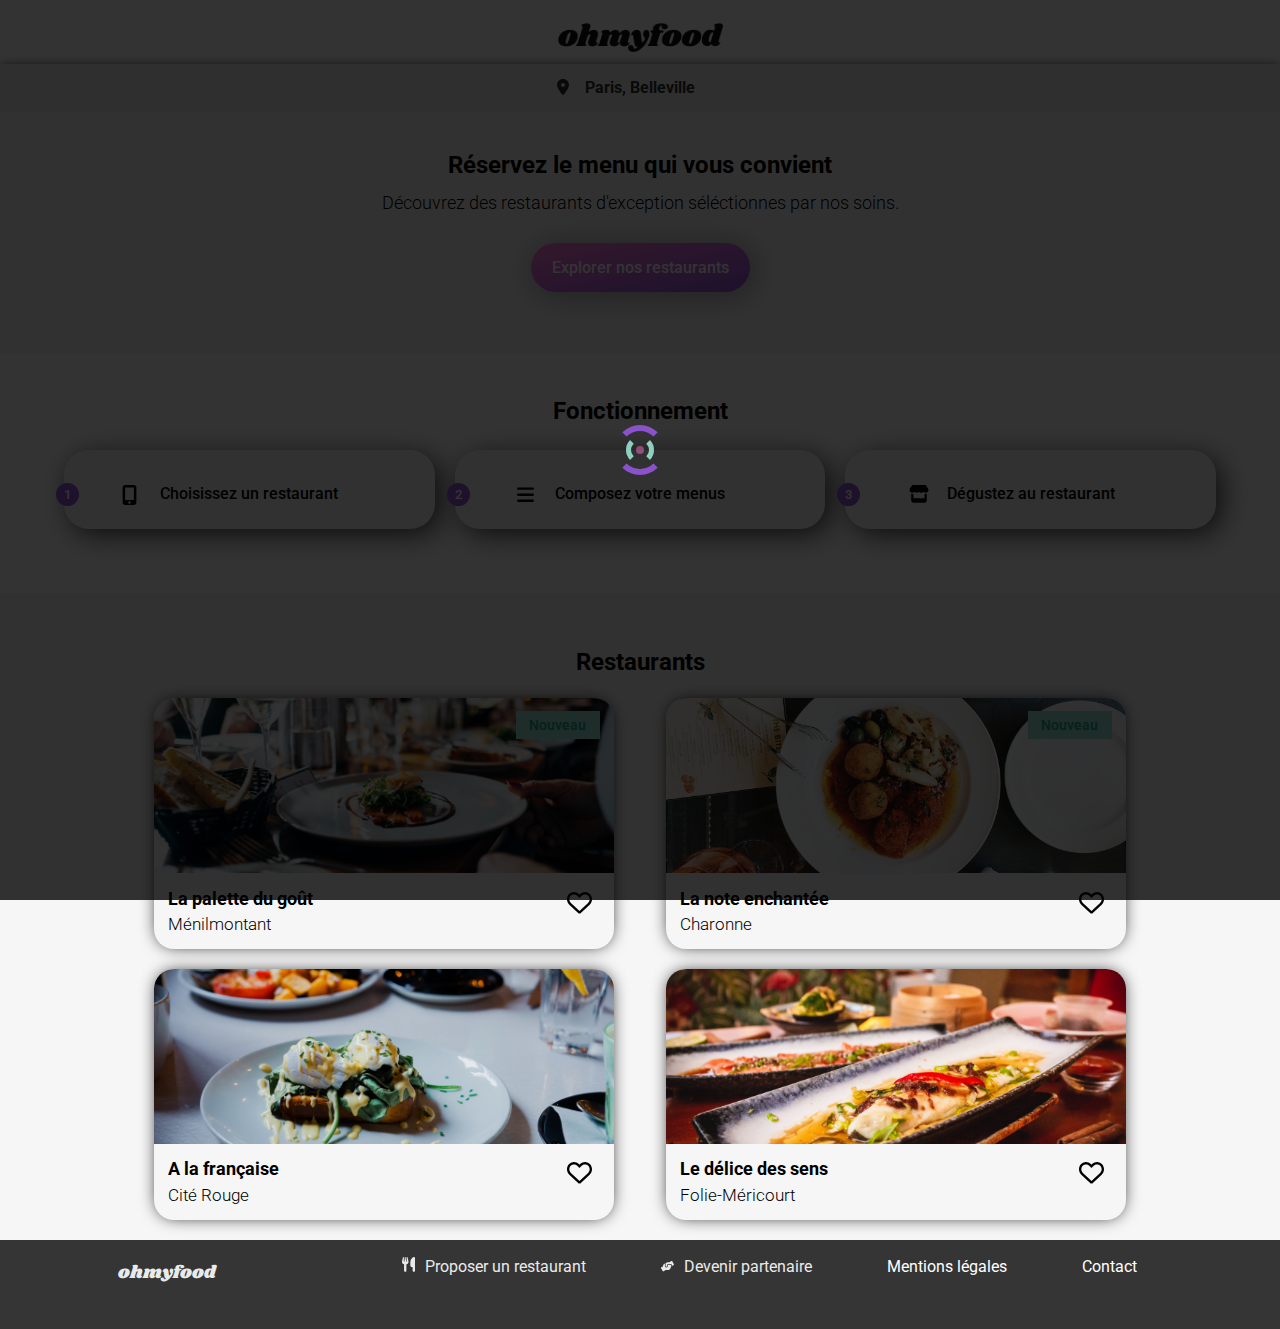
==== commit 33c284e4: "menu un sur quatre fini à 100%" ====
--- a/index.html
+++ b/index.html
@@ -61,7 +61,7 @@
         </section>
         <!-- section 2 Functioning -->
         <section class="contener contener-functioning">
-            <div>
+            <div class="h2-tutorial">
                 <h2>Fonctionnement</h2>
             </div>
             <div class="tutorial-contener">
@@ -310,7 +310,7 @@
         </section>
         <!-- footer -->
         <footer class="contener-footer footer">
-            <h4 class="footer__logo">ohmyfood</h4>
+            <a href="#"><h4 class="footer__logo">ohmyfood</h4></a>
             <ul class="footer__list">
                 <li>
                     <a href="#">
--- a/scss/style.css
+++ b/scss/style.css
@@ -26,14 +26,20 @@
   margin: 45px auto 25px auto;
   width: 90%;
 }
+
 @media all and (min-width: 992px) {
-  h2 {
+  .h2-tutorial {
     text-align: center;
   }
 }
 
 .h2-restaurants {
   margin: 55px auto 22px auto;
+}
+@media all and (min-width: 992px) {
+  .h2-restaurants {
+    text-align: center;
+  }
 }
 
 h4 {
@@ -45,8 +51,17 @@
   padding-bottom: 20px;
 }
 
+.arrow {
+  position: absolute;
+  width: 18px;
+  top: 25px;
+  left: 23px;
+  fill-opacity: 0.7;
+}
+
 .header {
   display: flex;
+  position: relative;
 }
 .header__logo {
   width: 165px;
@@ -121,6 +136,58 @@
 }
 .footer__list__text {
   color: #EAEAEA;
+}
+
+.loader {
+  position: fixed;
+  display: flex;
+  top: 0;
+  right: 0;
+  bottom: 0;
+  left: 0;
+  background: rgba(0, 0, 0, 0.8);
+  z-index: 999;
+  -webkit-animation: loader 3s both steps(1);
+          animation: loader 3s both steps(1);
+}
+.loader__spinner {
+  position: relative;
+  width: 50px;
+  height: 50px;
+  margin: auto;
+  border-radius: 50px;
+  border: 6px solid transparent;
+  border-top-color: #9356DC;
+  border-bottom-color: #9356DC;
+  -webkit-animation: spin 3s linear infinite;
+          animation: spin 3s linear infinite;
+  opacity: 0.9;
+}
+.loader__spinner::before {
+  content: "";
+  position: absolute;
+  top: 15px;
+  right: 15px;
+  bottom: 15px;
+  left: 15px;
+  border-radius: 50px;
+  border: 4px solid #FF79DA;
+  opacity: 0.5;
+}
+.loader__spinner::after {
+  content: "";
+  position: absolute;
+  top: 5px;
+  right: 5px;
+  bottom: 5px;
+  left: 5px;
+  border-radius: 50px;
+  border: 5px solid transparent;
+  border-right-color: #99E2D0;
+  border-left-color: #99E2D0;
+  -webkit-animation: spinreverse 2s linear infinite;
+          animation: spinreverse 2s linear infinite;
+  opacity: 1;
 }
 
 @-webkit-keyframes loader {
@@ -419,6 +486,12 @@
   margin-top: -36px;
   position: relative;
 }
+@media all and (min-width: 1100px) {
+  .contener-menu__bis {
+    display: flex;
+    justify-content: space-around;
+  }
+}
 
 .menu {
   display: flex;
@@ -478,6 +551,7 @@
 .heart {
   width: 25px;
   transform-origin: top;
+  cursor: pointer;
 }
 
 .heart--anim {
@@ -499,13 +573,20 @@
   transition: transform 0.4s;
 }
 
+.menu__choice {
+  position: relative;
+}
+
 .choice {
   display: flex;
+  position: relative;
   margin: auto auto 14px auto;
   width: 350px;
   overflow: hidden;
   background-color: white;
   border-radius: 15px;
+  cursor: pointer;
+  box-shadow: 0px 0px 17px -4px #000000;
 }
 .choice-1 {
   opacity: 0;
@@ -527,9 +608,11 @@
           animation-delay: 0.6s;
 }
 .choice__contener-text-price {
+  position: relative;
   display: flex;
 }
 .choice__title {
+  position: relative;
   margin: 0;
   padding: 13px 0 6px 10px;
   font-size: 18px;
@@ -542,6 +625,7 @@
   transition: 1s;
 }
 .choice__text {
+  position: relative;
   margin: 0;
   width: 305px;
   font-size: 15px;
@@ -559,6 +643,7 @@
   width: 45px;
 }
 .choice__valid {
+  position: relative;
   display: flex;
   margin: 0;
   width: 60px;
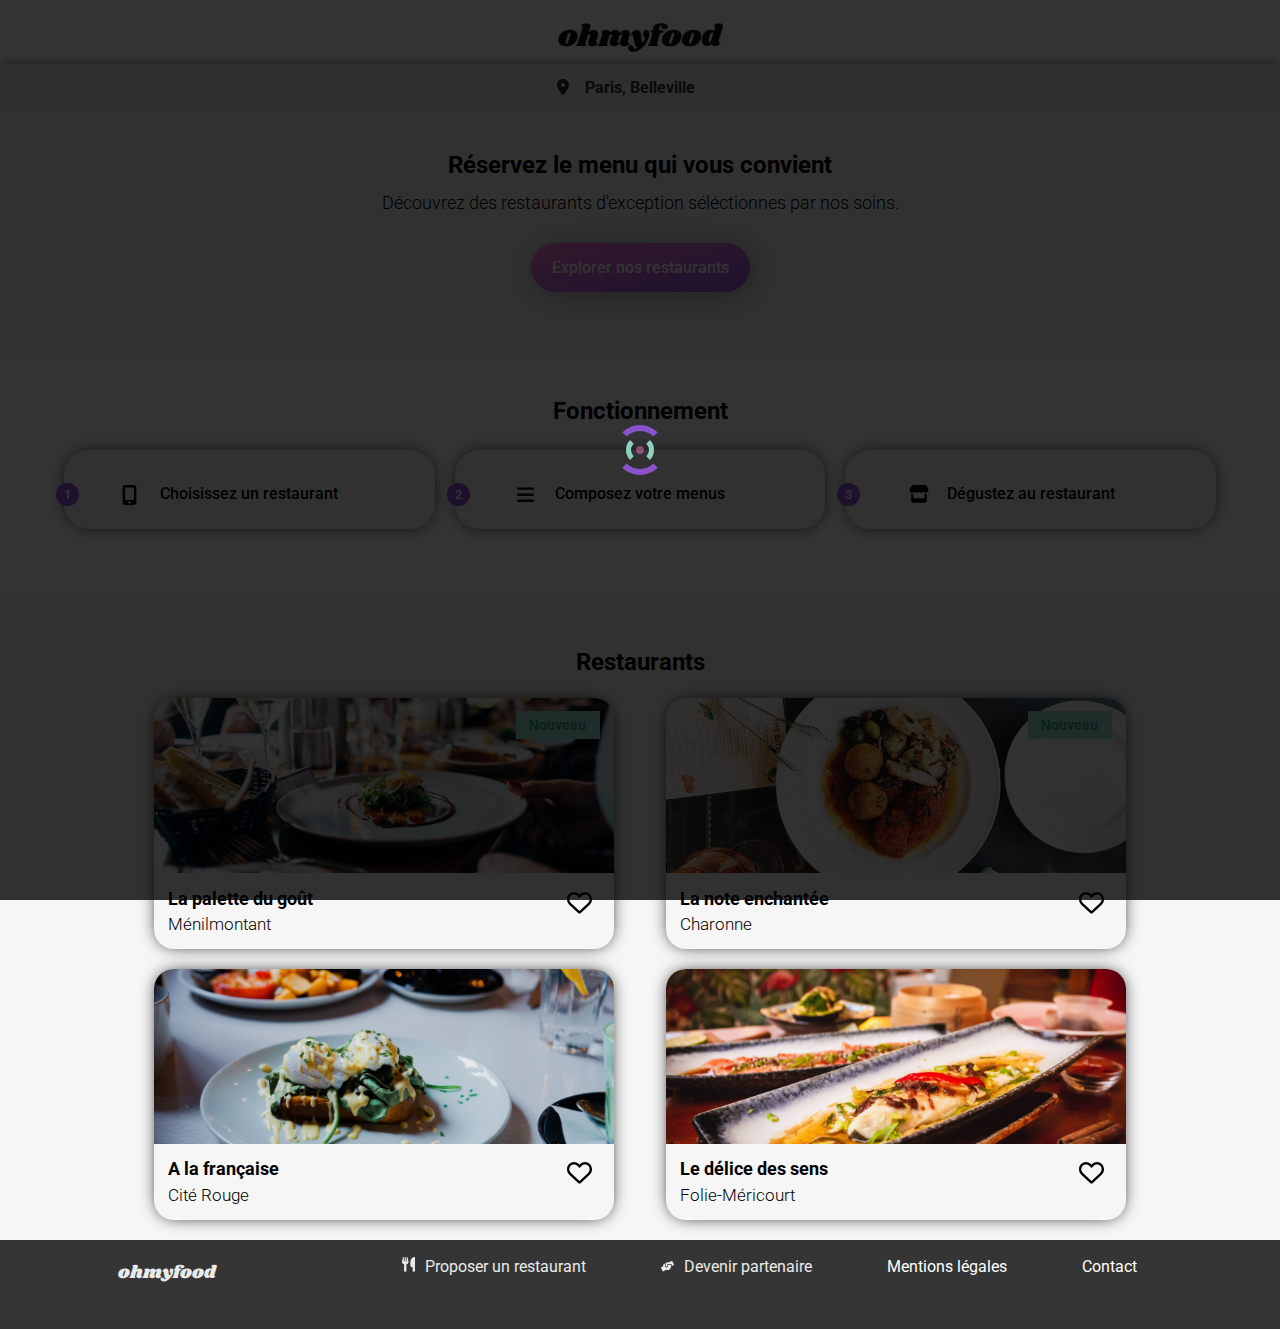
==== commit c57a144a: "scss re-organisé et ajout de coms dans le code html/scss" ====
--- a/index.html
+++ b/index.html
@@ -22,18 +22,21 @@
         <div class="loader">
             <div class="loader__spinner"></div>
         </div>
-        <!-- header -->
+        <!-- Header -->
         <header class="header">
+            <!-- Logo Img -->
             <img
                 class="header__logo"
                 src="images/logo/ohmyfood.png"
                 alt="logo"
             />
         </header>
-        <!-- section 1 -->
-        <section class="contener">
+        <!-- Section Location & Title -->
+        <section class="container">
+            <!-- Location -->
             <div class="location">
                 <p class="location__text">
+                    <!-- SVG Location Icon -->
                     <svg
                         class="location__icon icon"
                         xmlns="http://www.w3.org/2000/svg"
@@ -42,33 +45,42 @@
                         <!--! Font Awesome Pro 6.1.2 by @fontawesome - https://fontawesome.com License - https://fontawesome.com/license (Commercial License) Copyright 2022 Fonticons, Inc. -->
                         <path
                             d="M168.3 499.2C116.1 435 0 279.4 0 192C0 85.96 85.96 0 192 0C298 0 384 85.96 384 192C384 279.4 267 435 215.7 499.2C203.4 514.5 180.6 514.5 168.3 499.2H168.3zM192 256C227.3 256 256 227.3 256 192C256 156.7 227.3 128 192 128C156.7 128 128 156.7 128 192C128 227.3 156.7 256 192 256z"
-                        /></svg
-                    >Paris, Belleville
+                        />
+                    </svg>
+                    <!-- Txt Location -->
+                    Paris, Belleville
                 </p>
             </div>
+            <!-- Title -->
             <div class="title">
                 <h1 class="title__h1">Réservez le menu qui vous convient</h1>
                 <p class="title__text">
                     Découvrez des restaurants d'exception séléctionnes par nos
                     soins.
                 </p>
-                <div class="title__btn btn">
+                <!-- Title Btn -->
+                <div class="title__btn">
                     <a href="#" class="title__btn__a"
                         >Explorer nos restaurants</a
                     >
                 </div>
             </div>
         </section>
-        <!-- section 2 Functioning -->
-        <section class="contener contener-functioning">
+        <!-- Section Tutorial -->
+        <section class="container container-functioning">
+            <!-- Tutorial Title-->
             <div class="h2-tutorial">
                 <h2>Fonctionnement</h2>
             </div>
-            <div class="tutorial-contener">
+            <!-- Tutorial Btn -->
+            <div class="tutorial-container">
+                <!-- Tutorial Btn 1 -->
                 <div class="tutorial">
                     <a href="#" class="tutorial-btn">
+                        <!-- Tutorial Number 1 -->
                         <span class="tutorial-btn__number">1</span
                         ><span class="tutorial-btn__txt">
+                            <!-- SVG Tutorial Icon 1 -->
                             <svg
                                 id="icon-phone"
                                 class="tutorial-btn__icon icon"
@@ -79,14 +91,18 @@
                                     d="M304 0h-224c-35.35 0-64 28.65-64 64v384c0 35.35 28.65 64 64 64h224c35.35 0 64-28.65 64-64V64C368 28.65 339.3 0 304 0zM192 480c-17.75 0-32-14.25-32-32s14.25-32 32-32s32 14.25 32 32S209.8 480 192 480zM304 64v320h-224V64H304z"
                                 />
                             </svg>
+                            <!-- Txt Tutorial Btn 1 -->
                             Choisissez un restaurant
                         </span>
                     </a>
                 </div>
+                <!-- Tutorial Btn 2 -->
                 <div class="tutorial">
                     <a href="#" class="tutorial-btn">
+                        <!-- Tutorial Number 2 -->
                         <span class="tutorial-btn__number">2</span>
                         <span class="tutorial-btn__txt">
+                            <!-- SVG Tutorial Icon 2 -->
                             <svg
                                 id="icon-menu"
                                 class="tutorial-btn__icon icon"
@@ -98,14 +114,18 @@
                                     d="M0 96C0 78.33 14.33 64 32 64H416C433.7 64 448 78.33 448 96C448 113.7 433.7 128 416 128H32C14.33 128 0 113.7 0 96zM0 256C0 238.3 14.33 224 32 224H416C433.7 224 448 238.3 448 256C448 273.7 433.7 288 416 288H32C14.33 288 0 273.7 0 256zM416 448H32C14.33 448 0 433.7 0 416C0 398.3 14.33 384 32 384H416C433.7 384 448 398.3 448 416C448 433.7 433.7 448 416 448z"
                                 />
                             </svg>
+                            <!-- Txt Tutorial Btn 2 -->
                             Composez votre menus
                         </span>
                     </a>
                 </div>
+                <!-- Tutorial Btn 3 -->
                 <div class="tutorial">
                     <a href="#" class="tutorial-btn">
+                        <!-- Tutorial Number 3 -->
                         <span class="tutorial-btn__number">3</span>
                         <span class="tutorial-btn__txt">
+                            <!-- SVG Tutorial Icon 3 -->
                             <svg
                                 id="icon-market"
                                 class="tutorial-btn__icon icon"
@@ -115,35 +135,45 @@
                                 <!--! Font Awesome Pro 6.1.2 by @fontawesome - https://fontawesome.com License - https://fontawesome.com/license (Commercial License) Copyright 2022 Fonticons, Inc. -->
                                 <path
                                     d="M495.5 223.2C491.6 223.7 487.6 224 483.4 224C457.4 224 434.2 212.6 418.3 195C402.4 212.6 379.2 224 353.1 224C327 224 303.8 212.6 287.9 195C272 212.6 248.9 224 222.7 224C196.7 224 173.5 212.6 157.6 195C141.7 212.6 118.5 224 92.36 224C88.3 224 84.21 223.7 80.24 223.2C24.92 215.8-1.255 150.6 28.33 103.8L85.66 13.13C90.76 4.979 99.87 0 109.6 0H466.4C476.1 0 485.2 4.978 490.3 13.13L547.6 103.8C577.3 150.7 551 215.8 495.5 223.2H495.5zM499.7 254.9C503.1 254.4 508 253.6 512 252.6V448C512 483.3 483.3 512 448 512H128C92.66 512 64 483.3 64 448V252.6C67.87 253.6 71.86 254.4 75.97 254.9L76.09 254.9C81.35 255.6 86.83 256 92.36 256C104.8 256 116.8 254.1 128 250.6V384H448V250.7C459.2 254.1 471.1 256 483.4 256C489 256 494.4 255.6 499.7 254.9L499.7 254.9z"
-                                /></svg
-                            >Dégustez au restaurant
+                                />
+                            </svg>
+                            <!-- Txt Tutorial Btn 3 -->
+                            Dégustez au restaurant
                         </span>
                     </a>
                 </div>
             </div>
         </section>
-        <!-- section 3 -->
-        <section class="contener contener-restaurants">
+        <!-- Section Card -->
+        <section class="container container-restaurants">
+            <!-- Card Title -->
             <div>
                 <h2 class="h2-restaurants">Restaurants</h2>
             </div>
-            <div class="contener-card">
+            <!-- Card Container -->
+            <div class="container-card">
+                <!-- Card 1 -->
                 <div class="card">
                     <a href="#">
+                        <!-- Card Img 1 -->
                         <img
                             class="card__img"
                             src="images/restaurants/jay-wennington-N_Y88TWmGwA-unsplash.jpg"
                             alt="La palette du goût"
                         />
+                        <!-- Card New 1 -->
                         <div class="card__new">
                             <p>Nouveau</p>
                         </div>
+                        <!-- Card Body 1 -->
                         <div class="card__body">
                             <div class="card__body__text">
                                 <h3>La palette du goût</h3>
                                 <p>Ménilmontant</p>
                             </div>
+                            <!-- Card Heart 1 -->
                             <div class="menu-heart card__body__heart">
+                                <!-- SVG Card 1/2 -->
                                 <svg
                                     class="heart"
                                     xmlns="http://www.w3.org/2000/svg"
@@ -153,6 +183,7 @@
                                         d="M244 84L255.1 96L267.1 84.02C300.6 51.37 347 36.51 392.6 44.1C461.5 55.58 512 115.2 512 185.1V190.9C512 232.4 494.8 272.1 464.4 300.4L283.7 469.1C276.2 476.1 266.3 480 256 480C245.7 480 235.8 476.1 228.3 469.1L47.59 300.4C17.23 272.1 0 232.4 0 190.9V185.1C0 115.2 50.52 55.58 119.4 44.1C164.1 36.51 211.4 51.37 244 84C243.1 84 244 84.01 244 84L244 84zM255.1 163.9L210.1 117.1C188.4 96.28 157.6 86.4 127.3 91.44C81.55 99.07 48 138.7 48 185.1V190.9C48 219.1 59.71 246.1 80.34 265.3L256 429.3L431.7 265.3C452.3 246.1 464 219.1 464 190.9V185.1C464 138.7 430.4 99.07 384.7 91.44C354.4 86.4 323.6 96.28 301.9 117.1L255.1 163.9z"
                                     />
                                 </svg>
+                                <!-- SVG Card 2/2 -->
                                 <svg
                                     class="heart--anim"
                                     xmlns="http://www.w3.org/2000/svg"
@@ -162,9 +193,10 @@
                                         <path
                                             d="M0 190.9V185.1C0 115.2 50.52 55.58 119.4 44.1C164.1 36.51 211.4 51.37 244 84.02L256 96L267.1 84.02C300.6 51.37 347 36.51 392.6 44.1C461.5 55.58 512 115.2 512 185.1V190.9C512 232.4 494.8 272.1 464.4 300.4L283.7 469.1C276.2 476.1 266.3 480 256 480C245.7 480 235.8 476.1 228.3 469.1L47.59 300.4C17.23 272.1 .0003 232.4 .0003 190.9L0 190.9z"
                                         />
+                                        <!-- SVG Gradient -->
                                         <defs>
                                             <linearGradient
-                                                id="grad3"
+                                                id="grad"
                                                 x1="0%"
                                                 y1="100%"
                                                 x2="0%"
@@ -192,22 +224,28 @@
                         </div>
                     </a>
                 </div>
+                <!-- Card 2 -->
                 <div class="card">
                     <a href="#">
+                        <!-- Card Img 2 -->
                         <img
                             class="card__img"
                             src="images/restaurants/stil-u2Lp8tXIcjw-unsplash-Copie.jpg"
                             alt="La note enchantée"
                         />
+                        <!-- Card New 2 -->
                         <div class="card__new">
                             <p>Nouveau</p>
                         </div>
+                        <!-- Card Body 2 -->
                         <div class="card__body">
                             <div class="card__body__text">
                                 <h3>La note enchantée</h3>
                                 <p>Charonne</p>
                             </div>
+                            <!-- Card Heart 2 -->
                             <div class="menu-heart card__body__heart">
+                                <!-- SVG Card 1/2 -->
                                 <svg
                                     class="heart"
                                     xmlns="http://www.w3.org/2000/svg"
@@ -217,6 +255,7 @@
                                         d="M244 84L255.1 96L267.1 84.02C300.6 51.37 347 36.51 392.6 44.1C461.5 55.58 512 115.2 512 185.1V190.9C512 232.4 494.8 272.1 464.4 300.4L283.7 469.1C276.2 476.1 266.3 480 256 480C245.7 480 235.8 476.1 228.3 469.1L47.59 300.4C17.23 272.1 0 232.4 0 190.9V185.1C0 115.2 50.52 55.58 119.4 44.1C164.1 36.51 211.4 51.37 244 84C243.1 84 244 84.01 244 84L244 84zM255.1 163.9L210.1 117.1C188.4 96.28 157.6 86.4 127.3 91.44C81.55 99.07 48 138.7 48 185.1V190.9C48 219.1 59.71 246.1 80.34 265.3L256 429.3L431.7 265.3C452.3 246.1 464 219.1 464 190.9V185.1C464 138.7 430.4 99.07 384.7 91.44C354.4 86.4 323.6 96.28 301.9 117.1L255.1 163.9z"
                                     />
                                 </svg>
+                                <!-- SVG Card 2/2 -->
                                 <svg
                                     class="heart--anim"
                                     xmlns="http://www.w3.org/2000/svg"
@@ -232,19 +271,24 @@
                         </div>
                     </a>
                 </div>
+                <!-- Card 3 -->
                 <div class="card">
                     <a href="./menu-a-la-francaise.html">
+                        <!-- Card Img 3 -->
                         <img
                             class="card__img"
                             src="images/restaurants/toa-heftiba-DQKerTsQwi0-unsplash.jpg"
                             alt="A la française"
                         />
+                        <!-- Card Body 3 -->
                         <div class="card__body">
                             <div class="card__body__text">
                                 <h3>A la française</h3>
                                 <p>Cité Rouge</p>
                             </div>
+                            <!-- Card Heart 3 -->
                             <div class="menu-heart card__body__heart">
+                                <!-- SVG Card 1/2 -->
                                 <svg
                                     class="heart"
                                     xmlns="http://www.w3.org/2000/svg"
@@ -254,6 +298,7 @@
                                         d="M244 84L255.1 96L267.1 84.02C300.6 51.37 347 36.51 392.6 44.1C461.5 55.58 512 115.2 512 185.1V190.9C512 232.4 494.8 272.1 464.4 300.4L283.7 469.1C276.2 476.1 266.3 480 256 480C245.7 480 235.8 476.1 228.3 469.1L47.59 300.4C17.23 272.1 0 232.4 0 190.9V185.1C0 115.2 50.52 55.58 119.4 44.1C164.1 36.51 211.4 51.37 244 84C243.1 84 244 84.01 244 84L244 84zM255.1 163.9L210.1 117.1C188.4 96.28 157.6 86.4 127.3 91.44C81.55 99.07 48 138.7 48 185.1V190.9C48 219.1 59.71 246.1 80.34 265.3L256 429.3L431.7 265.3C452.3 246.1 464 219.1 464 190.9V185.1C464 138.7 430.4 99.07 384.7 91.44C354.4 86.4 323.6 96.28 301.9 117.1L255.1 163.9z"
                                     />
                                 </svg>
+                                <!-- SVG Card 2/2 -->
                                 <svg
                                     class="heart--anim"
                                     xmlns="http://www.w3.org/2000/svg"
@@ -269,19 +314,24 @@
                         </div>
                     </a>
                 </div>
+                <!-- Card 4 -->
                 <div class="card">
                     <a href="#">
+                        <!-- Card Img 4 -->
                         <img
                             class="card__img"
                             src="images/restaurants/louis-hansel-shotsoflouis-qNBGVyOCY8Q-unsplash.jpg"
                             alt="Le délice des sens"
                         />
+                        <!-- Card Body 4 -->
                         <div class="card__body">
                             <div class="card__body__text">
                                 <h3>Le délice des sens</h3>
                                 <p>Folie-Méricourt</p>
                             </div>
+                            <!-- Card Heart 4 -->
                             <div class="menu-heart card__body__heart">
+                                <!-- SVG Card 1/2 -->
                                 <svg
                                     class="heart"
                                     xmlns="http://www.w3.org/2000/svg"
@@ -291,6 +341,7 @@
                                         d="M244 84L255.1 96L267.1 84.02C300.6 51.37 347 36.51 392.6 44.1C461.5 55.58 512 115.2 512 185.1V190.9C512 232.4 494.8 272.1 464.4 300.4L283.7 469.1C276.2 476.1 266.3 480 256 480C245.7 480 235.8 476.1 228.3 469.1L47.59 300.4C17.23 272.1 0 232.4 0 190.9V185.1C0 115.2 50.52 55.58 119.4 44.1C164.1 36.51 211.4 51.37 244 84C243.1 84 244 84.01 244 84L244 84zM255.1 163.9L210.1 117.1C188.4 96.28 157.6 86.4 127.3 91.44C81.55 99.07 48 138.7 48 185.1V190.9C48 219.1 59.71 246.1 80.34 265.3L256 429.3L431.7 265.3C452.3 246.1 464 219.1 464 190.9V185.1C464 138.7 430.4 99.07 384.7 91.44C354.4 86.4 323.6 96.28 301.9 117.1L255.1 163.9z"
                                     />
                                 </svg>
+                                <!-- SVG Card 2/2 -->
                                 <svg
                                     class="heart--anim"
                                     xmlns="http://www.w3.org/2000/svg"
@@ -308,12 +359,16 @@
                 </div>
             </div>
         </section>
-        <!-- footer -->
-        <footer class="contener-footer footer">
+        <!-- Footer -->
+        <footer class="container-footer footer">
+            <!-- Footer Logo -->
             <a href="#"><h4 class="footer__logo">ohmyfood</h4></a>
+            <!-- Footer UL -->
             <ul class="footer__list">
                 <li>
+                    <!-- Footer Li 1 -->
                     <a href="#">
+                        <!-- SVG Footer Icon 1 -->
                         <svg
                             class="footer__list__icon icon"
                             xmlns="http://www.w3.org/2000/svg"
@@ -328,8 +383,10 @@
                         >
                     </a>
                 </li>
+                <!-- Footer Li 2 -->
                 <li>
                     <a href="#">
+                        <!-- SVG Footer Icon 2 -->
                         <svg
                             class="footer__list__icon icon"
                             xmlns="http://www.w3.org/2000/svg"
@@ -344,9 +401,11 @@
                         >
                     </a>
                 </li>
+                <!-- Footer Li 3 -->
                 <li class="footer__list__text">
                     <a href="#">Mentions légales</a>
                 </li>
+                <!-- Footer Li 4 -->
                 <li class="footer__list__text">
                     <a href="mailto:adresse.mail@gmail.com">Contact</a>
                 </li>
--- a/scss/style.css
+++ b/scss/style.css
@@ -11,7 +11,7 @@
 
 a {
   text-decoration: none;
-  color: black;
+  color: #000;
 }
 
 ul {
@@ -51,6 +51,77 @@
   padding-bottom: 20px;
 }
 
+.container {
+  display: flex;
+  flex-direction: column;
+}
+.container-functioning {
+  margin-bottom: 65px;
+}
+.container-restaurants {
+  background-color: #F6F6F6;
+}
+.container-card {
+  display: grid;
+  grid-template-columns: 1fr;
+  grid-template-rows: 1fr 1fr 1fr 1fr;
+  margin-bottom: 45px;
+}
+@media all and (min-width: 992px) {
+  .container-card {
+    width: 80%;
+    margin: auto;
+    justify-content: center;
+    grid-template-columns: 1fr 1fr;
+    grid-template-rows: 1fr 1fr;
+  }
+}
+.container-menu {
+  position: relative;
+  margin: auto;
+  border-radius: 40px 40px 0 0;
+  background-color: #F6F6F6;
+  margin-top: -36px;
+}
+@media all and (min-width: 1100px) {
+  .container-menu__bis {
+    display: flex;
+    justify-content: space-around;
+  }
+}
+.container-footer {
+  background-color: #353535;
+}
+
+.menu-heart {
+  position: relative;
+}
+
+.heart {
+  width: 25px;
+  transform-origin: top;
+  cursor: pointer;
+}
+
+.heart--anim {
+  width: 25px;
+  left: 0;
+  transform-origin: bottom;
+  position: absolute;
+  transform: scale(0);
+  fill: url(#grad);
+  cursor: pointer;
+}
+.heart--anim:hover {
+  transform: scale(1.01);
+  transition: transform 0.4s;
+}
+
+.heart:hover + .heart--anim {
+  transform: scale(1.01);
+  transition: transform 0.4s;
+}
+
 .arrow {
   position: absolute;
   width: 18px;
@@ -113,11 +184,11 @@
 }
 .footer__list li a {
   padding-bottom: 8px;
-  color: white;
+  color: #fff;
 }
 .footer__list li a:hover {
-  -webkit-text-decoration: underline white;
-          text-decoration: underline white;
+  -webkit-text-decoration: underline #fff;
+          text-decoration: underline #fff;
 }
 @media all and (min-width: 768px) {
   .footer__list li a {
@@ -152,9 +223,9 @@
 }
 .loader__spinner {
   position: relative;
+  margin: auto;
   width: 50px;
   height: 50px;
-  margin: auto;
   border-radius: 50px;
   border: 6px solid transparent;
   border-top-color: #9356DC;
@@ -241,35 +312,6 @@
     transform: rotate(-360deg);
   }
 }
-.contener {
-  display: flex;
-  flex-direction: column;
-}
-.contener-functioning {
-  margin-bottom: 65px;
-}
-.contener-restaurants {
-  background-color: #F6F6F6;
-}
-.contener-card {
-  display: grid;
-  grid-template-columns: 1fr;
-  grid-template-rows: 1fr 1fr 1fr 1fr;
-  margin-bottom: 45px;
-}
-@media all and (min-width: 992px) {
-  .contener-card {
-    width: 80%;
-    margin: auto;
-    justify-content: center;
-    grid-template-columns: 1fr 1fr;
-    grid-template-rows: 1fr 1fr;
-  }
-}
-.contener-footer {
-  background-color: #353535;
-}
-
 .location {
   display: flex;
   justify-content: center;
@@ -278,10 +320,10 @@
   background-color: #EAEAEA;
 }
 .location__icon {
+  position: absolute;
+  margin-right: 12px;
+  left: -28px;
   width: 12px;
-  margin-right: 12px;
-  position: absolute;
-  left: -28px;
 }
 .location__text {
   position: relative;
@@ -300,8 +342,8 @@
   font-size: 24px;
 }
 .title__text {
+  text-align: center;
   margin: auto;
-  text-align: center;
   padding-top: 13px;
   font-size: 18px;
   font-weight: 300;
@@ -309,21 +351,21 @@
 .title__btn {
   padding: 46px 0 75px 0;
   text-align: center;
-  font-size: 16px;
   font-weight: 500;
 }
 .title__btn__a {
   background-image: linear-gradient(to top left, #9356DC, #FF79DA);
+  border-radius: 30px;
+  color: #fff;
+  box-shadow: 3px 3px 28px 3px rgba(0, 0, 0, 0.3);
+  font-size: 16px;
   padding: 15px 21px 15px 21px;
-  border-radius: 30px;
-  color: white;
-  box-shadow: 3px 3px 28px 3px rgba(0, 0, 0, 0.3);
 }
 .title__btn__a:hover {
   opacity: 0.8;
 }
 
-.tutorial-contener {
+.tutorial-container {
   display: grid;
   grid-template-columns: 1fr;
   grid-template-rows: 1fr 1fr 1fr;
@@ -332,7 +374,7 @@
   gap: 20px;
 }
 @media all and (min-width: 992px) {
-  .tutorial-contener {
+  .tutorial-container {
     grid-template-columns: 1fr 1fr 1fr;
     grid-template-rows: 1fr;
     gap: 20px;
@@ -340,14 +382,13 @@
     margin: auto;
   }
 }
-
 .tutorial-btn {
   position: relative;
   display: flex;
   justify-content: center;
   padding: 35px 0px 25px 0px;
   border-radius: 25px;
-  box-shadow: 6px 6px 28px -1px rgba(0, 0, 0, 0.75);
+  box-shadow: 0px 0px 17px -4px #000;
   background-color: #F6F6F6;
   font-weight: 500;
 }
@@ -367,14 +408,14 @@
   box-shadow: 0px 10px 13px -7px #000000, 0px 0px 28px -1px #c9abee;
   opacity: 0;
   z-index: -1;
-  transform: opacity 250ms;
+  transition: opacity 250ms;
 }
 .tutorial-btn__number {
   position: absolute;
   padding: 5px 8px 3px 8px;
   border-radius: 50px;
   background-color: #9356DC;
-  color: white;
+  color: #fff;
   left: -8px;
   top: 33px;
   font-size: 13px;
@@ -409,7 +450,7 @@
   width: 90%;
   margin: auto auto 20px auto;
   border-radius: 20px;
-  box-shadow: 0px 0px 17px -4px #000000;
+  box-shadow: 0px 0px 17px -4px #000;
 }
 .card:hover::before {
   opacity: 1;
@@ -423,10 +464,10 @@
   bottom: 0;
   left: 0;
   border-radius: 25px;
-  box-shadow: 0px 10px 13px -7px #000000, 0px 0px 28px -1px #c9abee;
+  box-shadow: 0px 10px 13px -7px #000, 0px 0px 28px -1px #c9abee;
   opacity: 0;
   z-index: -1;
-  transform: opacity 250ms;
+  transition: opacity 250ms;
   background-color: #f2eafb;
 }
 .card__new {
@@ -479,31 +520,17 @@
      object-fit: cover;
 }
 
-.contener-menu {
+.menu {
+  display: flex;
+  flex-direction: column;
+}
+.menu-title {
+  display: flex;
   margin: auto;
-  border-radius: 40px 40px 0 0;
-  background-color: #F6F6F6;
-  margin-top: -36px;
-  position: relative;
-}
-@media all and (min-width: 1100px) {
-  .contener-menu__bis {
-    display: flex;
-    justify-content: space-around;
-  }
-}
-
-.menu {
-  display: flex;
-  flex-direction: column;
-}
-.menu-title {
-  display: flex;
   width: 350px;
   justify-content: space-between;
   align-items: center;
   padding: 35px 25px 0 8px;
-  margin: auto;
 }
 .menu-title h1 {
   font-size: 28px;
@@ -528,53 +555,18 @@
   padding: 38px 0 75px 0;
 }
 .menu__btn__a {
+  background-image: linear-gradient(to top left, #9356DC, #FF79DA);
+  border-radius: 30px;
+  color: #fff;
+  box-shadow: 3px 3px 28px 3px rgba(0, 0, 0, 0.3);
+  font-size: 16px;
   display: flex;
   margin: auto;
   justify-content: center;
   align-items: center;
   width: 190px;
   height: 50px;
-  background-color: red;
-  background-image: linear-gradient(to top left, #9356DC, #FF79DA);
   padding: 0 20px 0 20px;
-}
-
-.btn {
-  width: 300px;
-  margin: auto;
-}
-
-.menu-heart {
-  position: relative;
-}
-
-.heart {
-  width: 25px;
-  transform-origin: top;
-  cursor: pointer;
-}
-
-.heart--anim {
-  width: 25px;
-  left: 0;
-  transform-origin: bottom;
-  position: absolute;
-  transform: scale(0);
-  fill: url(#grad3);
-  cursor: pointer;
-}
-.heart--anim:hover {
-  transform: scale(1.01);
-  transition: transform 0.4s;
-}
-
-.heart:hover + .heart--anim {
-  transform: scale(1.01);
-  transition: transform 0.4s;
-}
-
-.menu__choice {
-  position: relative;
 }
 
 .choice {
@@ -583,10 +575,13 @@
   margin: auto auto 14px auto;
   width: 350px;
   overflow: hidden;
-  background-color: white;
+  background-color: #fff;
   border-radius: 15px;
   cursor: pointer;
-  box-shadow: 0px 0px 17px -4px #000000;
+  box-shadow: 0px 0px 17px -4px #000;
+}
+.choice__menu {
+  position: relative;
 }
 .choice-1 {
   opacity: 0;
@@ -607,7 +602,7 @@
   -webkit-animation-delay: 0.6s;
           animation-delay: 0.6s;
 }
-.choice__contener-text-price {
+.choice__container-text-price {
   position: relative;
   display: flex;
 }
@@ -648,7 +643,7 @@
   margin: 0;
   width: 60px;
   height: 100%;
-  fill: white;
+  fill: #fff;
   background-color: #99E2D0;
 }
 .choice:hover .choice__valid {
